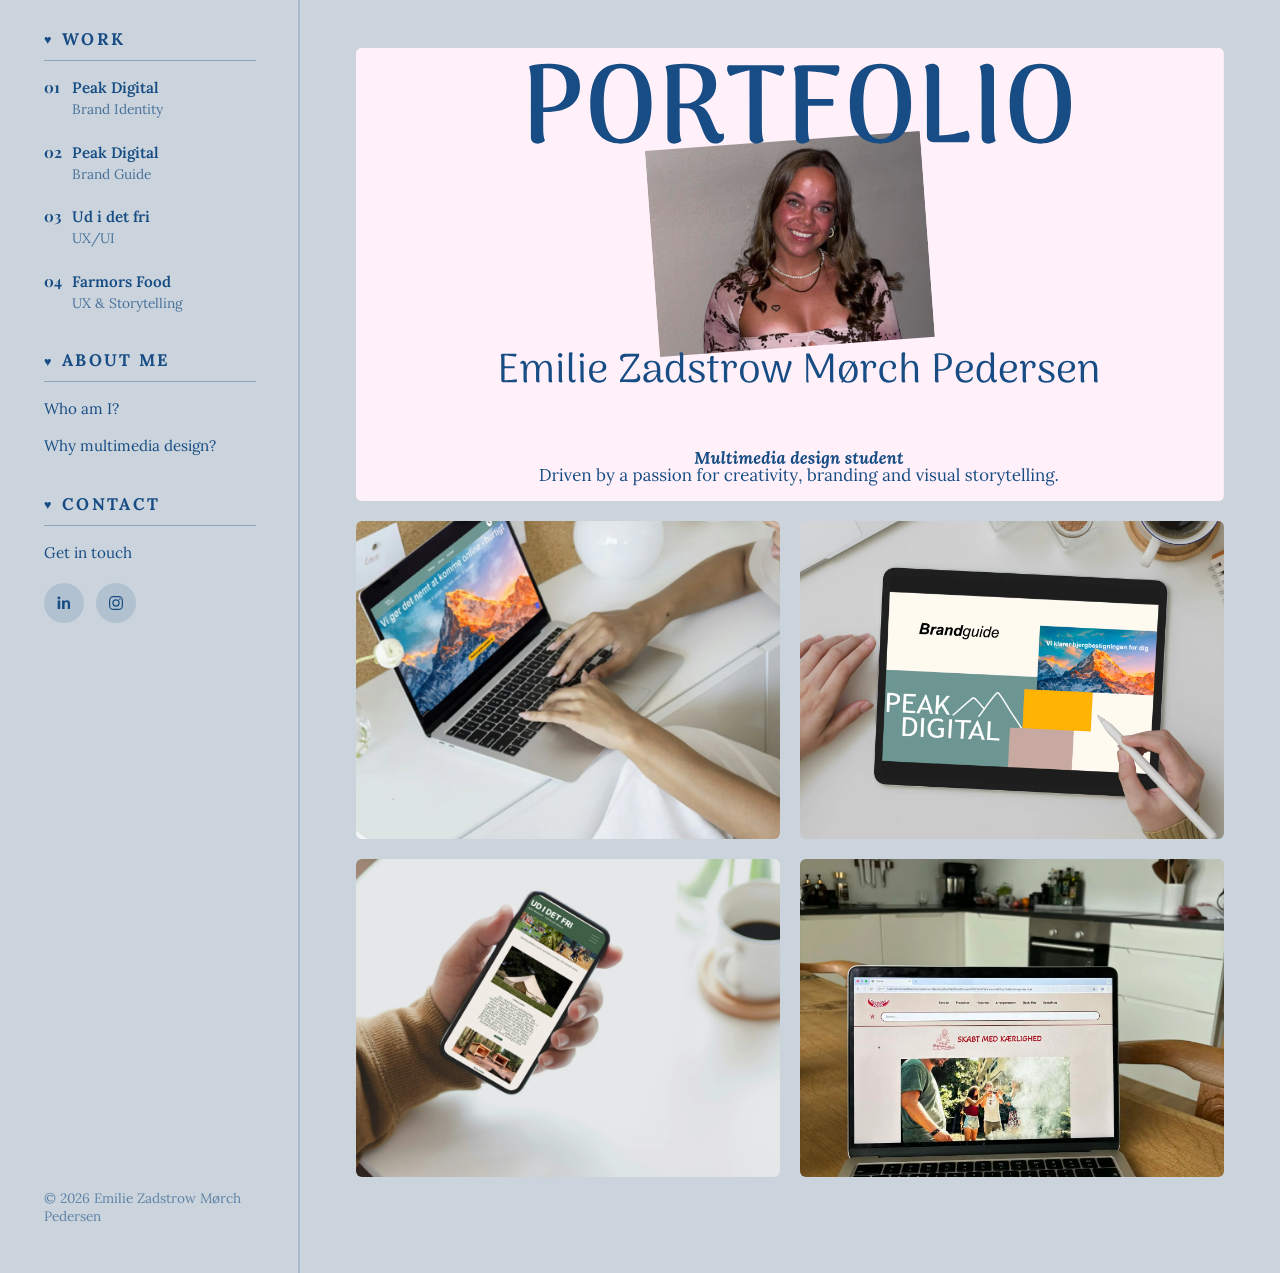
==== index.html @ c013b489 "ændringer til nav" ====
<!DOCTYPE html>
<html lang="da">
<head>
<meta charset="UTF-8">
<meta name="viewport" content="width=device-width, initial-scale=1.0">
<title>Emilie Zadstrow Mørch Pedersen — Portfolio</title>
<link rel="preconnect" href="https://fonts.googleapis.com">
<link rel="preconnect" href="https://fonts.gstatic.com" crossorigin>
<link href="https://fonts.googleapis.com/css2?family=Playfair+Display:ital,wght@0,500;0,600;0,700;1,500&family=Lora:ital,wght@0,400;0,500;0,600;1,400&display=swap" rel="stylesheet">
<link rel="stylesheet" href="css/style.css">
</head>
<body>

<div class="layout">

  <!-- SIDEBAR -->
  <aside class="sidebar">
    <a href="index.html" class="brand" aria-label="Til forsiden">
      <img src="img/logo.webp?v=single3" alt="">
    </a>

    <nav aria-label="Hovednavigation">
      <div class="nav-group">
        <div class="nav-label">WORK</div>
        <ul class="nav-links">
          <li><a href="Peak.html"><span class="nav-project"><span class="nav-project-name">Peak Digital</span><span class="nav-project-type">Brand Identity</span></span></a></li>
          <li><a href="brandguide.html"><span class="nav-project"><span class="nav-project-name">Peak Digital</span><span class="nav-project-type">Brand Guide</span></span></a></li>
          <li><a href="stay.html"><span class="nav-project"><span class="nav-project-name">Ud i det fri</span><span class="nav-project-type">UX/UI</span></span></a></li>
          <li><a href="food.html"><span class="nav-project"><span class="nav-project-name">Farmors Food</span><span class="nav-project-type">UX &amp; Storytelling</span></span></a></li>
        </ul>
      </div>

      <div class="nav-group">
        <div class="nav-label">ABOUT ME</div>
        <ul class="nav-links">
          <li><a href="who.html">Who am I?</a></li>
          <li><a href="why.html">Why multimedia design?</a></li>
        </ul>
      </div>

      <div class="nav-group">
        <div class="nav-label">CONTACT</div>
        <ul class="nav-links">
          <li><a href="contact.html">Get in touch</a></li>
        </ul>
        <div class="social-links">
          <a class="social-icon" href="https://www.linkedin.com/in/emilie-zadstrow-m%C3%B8rch-pedersen-924237338/" target="_blank" rel="noopener noreferrer" aria-label="LinkedIn">
            <svg viewBox="0 0 24 24" width="18" height="18" fill="none" aria-hidden="true">
              <path d="M6.94 8.5H3.56V20h3.38V8.5ZM5.25 3.4a1.96 1.96 0 1 0 0 3.92 1.96 1.96 0 0 0 0-3.92ZM20.44 20h-3.37v-5.97c0-1.42-.03-3.25-1.98-3.25-1.98 0-2.29 1.55-2.29 3.15V20H9.44V8.5h3.24v1.57h.05c.45-.85 1.55-1.75 3.2-1.75 3.43 0 4.06 2.26 4.06 5.2V20Z" fill="currentColor"/>
            </svg>
          </a>
          <a class="social-icon" href="https://www.instagram.com/emiliezmpedersen/" target="_blank" rel="noopener noreferrer" aria-label="Instagram">
            <svg viewBox="0 0 24 24" width="18" height="18" fill="none" aria-hidden="true">
              <rect x="3.5" y="3.5" width="17" height="17" rx="5" stroke="currentColor" stroke-width="1.6"/>
              <circle cx="12" cy="12" r="4.1" stroke="currentColor" stroke-width="1.6"/>
              <circle cx="17.1" cy="6.9" r="1.05" fill="currentColor"/>
            </svg>
          </a>
        </div>
      </div>
    </nav>

    <div class="sidebar-footer">© 2026 Emilie Zadstrow Mørch Pedersen</div>
  </aside>

  <!-- MAIN -->
  <main class="main">

    <section class="hero hero--image">
      <img src="img/portfolio.svg" alt="Emilie Zadstrow Mørch Pedersen — Portfolio. Multimediadesign student drevet af en passion for kreativitet, branding og visuel storytelling.">
    </section>

    <section class="gallery" aria-label="Udvalgte projekter">
      <a class="gallery-item" href="Peak.html" id="peak-identity">
        <img src="img/peak-laptop-opt.webp" alt="Peak Digital — Brand Identity, vist på laptop">
        <span class="gallery-overlay"></span>
        <span class="gallery-overlay-text">
          <span class="gallery-number">01</span>
          <span class="gallery-year">2026</span>
          <span class="gallery-title gallery-title--split">
            <span>Peak Digital</span>
            <span>Brand Identity ↗</span>
          </span>
        </span>
      </a>

      <a class="gallery-item" href="brandguide.html" id="peak-guide">
        <img src="img/brandguide-tablet.webp" alt="Peak Digital — Brand Guide, vist på tablet">
        <span class="gallery-overlay"></span>
        <span class="gallery-overlay-text">
          <span class="gallery-number">02</span>
          <span class="gallery-year">2026</span>
          <span class="gallery-title gallery-title--split">
            <span>Peak Digital</span>
            <span>Brand Guide ↗</span>
          </span>
        </span>
      </a>

      <a class="gallery-item" href="stay.html" id="staycation">
        <img src="img/staycation-phone.webp" alt="Ud i det fri hjemmeside, vist på telefon">
        <span class="gallery-overlay"></span>
        <span class="gallery-overlay-text">
          <span class="gallery-number">03</span>
          <span class="gallery-year">2025</span>
          <span class="gallery-title gallery-title--split">
            <span>Ud i det fri</span>
            <span>UX/UI ↗</span>
          </span>
        </span>
      </a>

      <a class="gallery-item" href="food.html" id="farmors">
        <img src="img/farmors-laptop.webp" alt="Farmors Food hjemmeside, vist på laptop">
        <span class="gallery-overlay"></span>
        <span class="gallery-overlay-text">
          <span class="gallery-number">04</span>
          <span class="gallery-year">2025</span>
          <span class="gallery-title gallery-title--split">
            <span>Farmors Food</span>
            <span>UX &amp; Storytelling ↗</span>
          </span>
        </span>
      </a>
    </section>

  </main>
</div>

<script src="js/script.js" defer></script>
</body>
</html>
---- css/style.css ----
@charset "UTF-8";
:root {
  --blue-grey: #CBD4DC;
  --pink: #FFF0F9;
  --navy: #174D84;
  --sky: #ebe7e4;
  --ink: #12314f;
}

* {
  margin: 0;
  padding: 0;
  box-sizing: border-box;
}

html {
  scroll-behavior: smooth;
}

body {
  font-family: "Lora", serif;
  color: var(--navy);
  background: var(--blue-grey);
  -webkit-font-smoothing: antialiased;
}

p {
  text-align: left;
}

a {
  color: inherit;
  text-decoration: none;
}

.back-to-top {
  position: fixed;
  right: 28px;
  bottom: 28px;
  width: 54px;
  height: 54px;
  display: grid;
  place-items: center;
  z-index: 10;
  opacity: 0;
  visibility: hidden;
  pointer-events: none;
  transform: translateY(10px);
  transition: opacity 0.2s ease, visibility 0.2s ease, transform 0.18s ease;
}
.back-to-top.is-visible {
  opacity: 1;
  visibility: visible;
  pointer-events: auto;
  transform: translateY(0);
}
.back-to-top__heart {
  position: absolute;
  color: var(--pink);
  font-size: 3.7rem;
  line-height: 1;
  transform: scaleX(1.18);
  filter: drop-shadow(0 3px 5px rgba(23, 77, 132, 0.2));
}
.back-to-top__arrow {
  position: relative;
  color: var(--navy);
  font-family: "Lora", serif;
  font-size: 1.7rem;
  font-weight: 800;
  line-height: 1;
}
.back-to-top.is-visible:hover, .back-to-top.is-visible:focus-visible {
  transform: translateY(-4px) scale(1.06);
}
.back-to-top:focus-visible {
  outline: 2px solid var(--navy);
  outline-offset: 3px;
  border-radius: 50%;
}
@media (max-width: 600px) {
  .back-to-top {
    right: 18px;
    bottom: 18px;
  }
}

.back-to-top--contact-mobile {
  display: none;
}

@media (prefers-reduced-motion: reduce) {
  html {
    scroll-behavior: auto;
  }
  .back-to-top {
    transition: none;
  }
  .sidebar .brand img[src$="logo.svg"] {
    animation: none;
  }
}
.layout {
  display: grid;
  grid-template-columns: 300px 1fr;
  min-height: 100vh;
}

.sidebar {
  background: var(--blue-grey);
  padding: 24px 44px 48px;
  position: relative;
  overflow: visible;
  display: flex;
  flex-direction: column;
}
.sidebar::before, .sidebar::after {
  content: "";
  position: absolute;
  top: 0;
  bottom: 0;
  right: 0;
  width: 2px;
}
.sidebar::before {
  background: rgba(23, 77, 132, 0.2);
}
.sidebar::after {
  background: var(--pink);
  transform: scaleY(var(--navigation-progress, 0));
  transform-origin: top;
}
.sidebar .brand {
  font-family: "Playfair Display", serif;
  font-weight: 800;
  font-size: 2.6rem;
  letter-spacing: 0.01em;
  line-height: 1.1;
  margin-bottom: 4px;
}
.sidebar .brand img,
.sidebar .brand .brand-logo-still {
  display: block;
  width: 155px;
  height: auto;
  margin: 0 auto;
}
.sidebar .brand img[src$="logo.svg"] {
  animation: logo-reveal 0.8s cubic-bezier(0.22, 1, 0.36, 1) both;
}
.sidebar .nav-group {
  margin-bottom: 36px;
}
.sidebar .nav-label {
  font-family: "Lora", serif;
  font-size: 1.05rem;
  letter-spacing: 0.14em;
  font-weight: 700;
  color: var(--navy);
  padding-bottom: 10px;
  margin-bottom: 16px;
  border-bottom: 1px solid rgba(23, 77, 132, 0.35);
}
.sidebar .nav-label::before {
  content: "♥";
  color: var(--navy);
  font-size: 0.75em;
  margin-right: 8px;
  vertical-align: 0.05em;
}
.sidebar .nav-links {
  list-style: none;
  display: flex;
  flex-direction: column;
  gap: 16px;
}
.sidebar .nav-links a {
  font-size: 0.95rem;
  line-height: 1.4;
  color: var(--navy);
  transition: color 0.15s ease, padding-left 0.15s ease;
  display: inline-block;
}
.sidebar .nav-links a:hover, .sidebar .nav-links a:focus-visible {
  color: var(--pink);
  padding-left: 4px;
}
.sidebar .nav-links a:focus-visible {
  outline: 2px solid var(--navy);
  outline-offset: 3px;
}
.sidebar .nav-group:first-child .nav-links {
  counter-reset: work-item;
  gap: 22px;
}
.sidebar .nav-group:first-child .nav-links li {
  counter-increment: work-item;
}
.sidebar .nav-group:first-child .nav-links a {
  display: grid;
  grid-template-columns: 2ch 1fr;
  gap: 10px;
}
.sidebar .nav-group:first-child .nav-links a::before {
  content: counter(work-item, decimal-leading-zero);
  font-family: "Playfair Display", serif;
  font-weight: 700;
}
.sidebar .nav-group:first-child .nav-links .nav-project {
  display: flex;
  flex-direction: column;
  min-width: 0;
}
.sidebar .nav-group:first-child .nav-links .nav-project-name {
  font-weight: 600;
}
.sidebar .nav-group:first-child .nav-links .nav-project-type {
  margin-top: 2px;
  font-size: 0.86rem;
  font-weight: 400;
  opacity: 0.72;
}
.sidebar .social-links {
  display: flex;
  gap: 12px;
  margin-top: 20px;
}
.sidebar .social-icon {
  width: 40px;
  height: 40px;
  border-radius: 50%;
  background: rgba(23, 77, 132, 0.14);
  color: var(--navy);
  display: flex;
  align-items: center;
  justify-content: center;
  transition: background 0.15s ease, color 0.15s ease, transform 0.15s ease;
}
.sidebar .social-icon:hover, .sidebar .social-icon:focus-visible {
  background: rgba(23, 77, 132, 0.24);
  color: var(--pink);
  transform: translateY(-2px);
}
.sidebar .social-icon:focus-visible {
  outline: 2px solid var(--navy);
  outline-offset: 2px;
}
.sidebar .sidebar-footer {
  margin-top: auto;
  padding-top: 24px;
  font-size: 0.85rem;
  color: rgba(23, 77, 132, 0.6);
}

@keyframes logo-reveal {
  from {
    opacity: 0;
    transform: translateY(-10px) scale(0.94);
  }
  to {
    opacity: 1;
    transform: translateY(0) scale(1);
  }
}
.main {
  padding: 48px 56px 96px;
}

.menu-toggle {
  display: none;
}

.sidebar nav[hidden] {
  display: none !important;
}

@media (max-width: 900px) {
  .layout {
    grid-template-columns: 1fr;
  }
  .back-to-top--contact-mobile {
    display: flex;
  }
  .sidebar {
    position: relative;
    height: auto;
    padding: 40px 32px;
  }
  .sidebar .brand {
    font-size: 2.1rem;
  }
  .sidebar .menu-toggle {
    display: flex;
    position: absolute;
    top: 28px;
    right: 28px;
    width: 68px;
    height: 62px;
    padding: 0;
    border: 0;
    background: transparent;
    flex-direction: column;
    justify-content: center;
    gap: 5px;
    cursor: pointer;
  }
  .sidebar .menu-toggle::before {
    content: "♥";
    position: absolute;
    inset: 50% auto auto 50%;
    color: var(--pink);
    font-family: "Lora", serif;
    font-weight: 400;
    font-size: 4rem;
    line-height: 1;
    transform: translate(-50%, -50%) scaleX(1.18);
    transition: color 0.2s ease;
  }
  .sidebar .menu-toggle span {
    position: relative;
    top: -3px;
    z-index: 1;
    display: block;
    width: 28px;
    height: 2px;
    margin: 0 auto;
    background: var(--navy);
    transition: transform 0.2s ease, opacity 0.2s ease, background 0.2s ease;
  }
  .sidebar .menu-toggle:hover::before, .sidebar .menu-toggle:focus-visible::before {
    color: var(--navy);
  }
  .sidebar .menu-toggle:hover span, .sidebar .menu-toggle:focus-visible span {
    background: var(--pink);
  }
  .sidebar .menu-toggle:focus-visible {
    outline: 2px solid var(--pink);
    outline-offset: 3px;
  }
  .sidebar.is-menu-open .menu-toggle span:first-child {
    transform: translateY(7px) rotate(45deg);
  }
  .sidebar.is-menu-open .menu-toggle span:nth-child(2) {
    opacity: 0;
  }
  .sidebar.is-menu-open .menu-toggle span:last-child {
    transform: translateY(-7px) rotate(-45deg);
  }
  .sidebar nav {
    padding-top: 28px;
  }
  .main {
    padding: 32px 24px 72px;
  }
  .sidebar::before,
  .sidebar::after {
    display: none;
  }
}
.gallery {
  display: grid;
  grid-template-columns: 1fr 1fr;
  gap: 20px;
  margin-top: 20px;
}
@media (max-width: 560px) {
  .gallery {
    grid-template-columns: 1fr;
  }
}

.gallery-item {
  position: relative;
  border-radius: 6px;
  overflow: hidden;
  aspect-ratio: 4/3;
  background: var(--sky);
  display: block;
}
.gallery-item:focus-visible {
  outline: 3px solid var(--navy);
  outline-offset: 2px;
}
.gallery-item img {
  width: 100%;
  height: 100%;
  -o-object-fit: cover;
     object-fit: cover;
  display: block;
  transition: transform 0.35s ease;
}
.gallery-item:hover img, .gallery-item:focus-visible img {
  transform: scale(1.035);
}
.gallery-item .gallery-overlay {
  position: absolute;
  inset: 0;
  background: rgba(23, 77, 132, 0.62);
  opacity: 0;
  transition: opacity 0.25s ease;
}
.gallery-item .gallery-overlay-text {
  position: absolute;
  top: 40px;
  left: 36px;
  right: 36px;
  display: flex;
  flex-direction: column;
  gap: 8px;
  color: #fff;
  opacity: 0;
  transform: translateY(6px);
  transition: opacity 0.25s ease, transform 0.25s ease, color 0.25s ease;
}
.gallery-item:hover .gallery-overlay, .gallery-item:focus-visible .gallery-overlay {
  opacity: 1;
}
.gallery-item:hover .gallery-overlay-text, .gallery-item:focus-visible .gallery-overlay-text {
  opacity: 1;
  transform: translateY(0);
  color: var(--pink);
}
.gallery-item:hover .gallery-overlay-text .gallery-title, .gallery-item:focus-visible .gallery-overlay-text .gallery-title {
  font-weight: 700;
  font-size: clamp(1.6rem, 2.6vw, 2.25rem);
}
.gallery-item .gallery-caption {
  position: absolute;
  left: 0;
  right: 0;
  bottom: 0;
  padding: 16px 18px;
  background: linear-gradient(to top, rgba(18, 49, 79, 0.72), rgba(18, 49, 79, 0));
  color: #fff;
  font-family: "Lora", serif;
  font-size: 0.95rem;
  opacity: 0;
  transform: translateY(6px);
  transition: opacity 0.25s ease, transform 0.25s ease;
}
.gallery-item:hover .gallery-caption, .gallery-item:focus-visible .gallery-caption {
  opacity: 1;
  transform: translateY(0);
}

#peak-identity img {
  transform: scale(1.48);
  transform-origin: left 43%;
}

#peak-identity:hover img,
#peak-identity:focus-visible img {
  transform: scale(1.53);
}

@media (max-width: 560px) {
  #peak-identity img {
    transform: scale(1.36);
  }
  #peak-identity:hover img,
  #peak-identity:focus-visible img {
    transform: scale(1.41);
  }
}
.gallery-year {
  font-family: "Lora", serif;
  font-style: italic;
  font-size: clamp(1.05rem, 1.5vw, 1.25rem);
  letter-spacing: 0.02em;
  opacity: 0.9;
}

.gallery-number {
  font-family: "Playfair Display", serif;
  font-size: clamp(2.5rem, 4.4vw, 3.8rem);
  font-weight: 700;
  line-height: 1;
  margin-bottom: 4px;
}

.gallery-title {
  font-family: "Playfair Display", serif;
  font-weight: 600;
  font-size: clamp(1.6rem, 2.6vw, 2.25rem);
  line-height: 1.25;
}

.gallery-title--split {
  display: flex;
  flex-direction: column;
  gap: 2px;
}

@media (prefers-reduced-motion: reduce) {
  .gallery-item img,
  .gallery-caption,
  .gallery-overlay,
  .gallery-overlay-text {
    transition: none;
  }
}
.hero {
  background: var(--sky);
  padding: 44px 48px 52px;
  border-radius: 6px;
  display: flex;
  flex-direction: column;
  align-items: center;
  text-align: left;
}
@media (max-width: 900px) {
  .hero {
    padding: 36px 28px 40px;
  }
}
.hero h1 {
  align-self: flex-start;
  font-family: "Playfair Display", serif;
  font-weight: 700;
  font-size: clamp(1.9rem, 3.4vw, 3.05rem);
  line-height: 1.18;
  letter-spacing: 0.01em;
  max-width: 820px;
  margin-bottom: 22px;
}
.hero p {
  align-self: flex-start;
  font-family: "Lora", serif;
  font-size: 1.1rem;
  line-height: 1.7;
  max-width: 560px;
  color: var(--navy);
}
.hero p em {
  font-style: italic;
  font-weight: 600;
}

.hero-photo {
  width: 220px;
  height: 150px;
  border-radius: 10px;
  overflow: hidden;
  margin-bottom: 26px;
  box-shadow: 0 6px 18px rgba(23, 77, 132, 0.12);
}
.hero-photo img {
  width: 100%;
  height: 100%;
  -o-object-fit: cover;
     object-fit: cover;
  display: block;
}
@media (max-width: 560px) {
  .hero-photo {
    width: 170px;
    height: 120px;
  }
}

.hero--image {
  padding: 0;
  overflow: hidden;
  display: block;
}
.hero--image img {
  width: 100%;
  height: auto;
  display: block;
}

.main--case {
  max-width: 1180px;
  margin: 0 auto;
}

.main--peak .case-subtitle {
  font-style: italic;
  max-width: none;
}
.main--peak .case-copy p {
  max-width: none;
}
.main--peak .case-full-image {
  max-height: 560px;
}
.main--peak .case-medium-image {
  max-width: 360px;
}
.main--peak .case-triple-grid img {
  max-height: 300px;
}
.main--peak .case-double-grid img {
  max-height: 420px;
}

.case-peak-final-mockup {
  height: clamp(340px, 45vw, 500px);
  overflow: hidden;
  border-radius: 6px;
}
.case-peak-final-mockup .case-full-image {
  width: 100%;
  height: 100%;
  max-height: none;
  -o-object-fit: cover;
     object-fit: cover;
  -o-object-position: center 62%;
     object-position: center 62%;
  transform: scale(1.35);
  transform-origin: center 62%;
}

.case-full-image.case-peak-project-image {
  display: block;
  width: 100%;
  height: auto;
  max-width: none;
  max-height: none;
  -o-object-fit: contain;
     object-fit: contain;
  margin-bottom: 56px;
}

.main--peak .case-peak-final-prototype-image {
  height: auto;
  max-height: none;
  -o-object-fit: contain;
     object-fit: contain;
}

.case-peak-moodboard-box .case-full-image {
  background: transparent;
  padding: 0;
  width: 100%;
  height: auto;
  max-height: none;
}

.case-peak-logo-box .case-full-image,
.case-peak-logo-box .case-medium-image {
  background: transparent;
  padding: 0;
}

.main--peak > .case-section {
  background: var(--sky);
  border: 1px solid rgba(23, 77, 132, 0.08);
  border-radius: 6px;
  padding: 20px;
  margin-bottom: 56px;
}

.main--case.main--peak > :is(.case-hero-box, .case-section) .case-full-image,
.main--case.main--peak > :is(.case-hero-box, .case-section) .case-double-grid,
.main--case.main--peak > :is(.case-hero-box, .case-section) .case-triple-grid {
  background: transparent;
  padding: 0;
}

.main--peak > .case-section .case-double-grid {
  grid-template-columns: 1fr;
  gap: 20px;
}
.main--peak > .case-section .case-double-grid img {
  height: auto;
  max-height: none;
  -o-object-fit: contain;
     object-fit: contain;
}

.main--peak > .case-section .case-triple-grid {
  grid-template-columns: 1fr;
  gap: 20px;
}
.main--peak > .case-section .case-triple-grid img {
  height: auto;
  max-height: none;
  -o-object-fit: contain;
     object-fit: contain;
}

.main--peak > .case-hero-box {
  margin-bottom: 56px;
  content-visibility: auto;
}

.main--peak > .case-section {
  content-visibility: auto;
}

.case-soft-box {
  margin-bottom: 56px;
}

.case-hero-box .case-subheading,
.case-section .case-subheading {
  margin-top: 0;
}

.main--stay .case-subtitle {
  font-style: italic;
  max-width: none;
}
.main--stay .case-copy {
  gap: 18px;
  margin-bottom: 36px;
}
.main--stay .case-copy p,
.main--stay .case-block-text {
  max-width: none;
}

.main--stay .case-stay-project-image {
  width: 100%;
  height: auto;
  max-height: none;
  -o-object-fit: contain;
     object-fit: contain;
}

.main--stay .case-stay-result-image {
  width: 100%;
  height: auto;
  max-height: none;
  -o-object-fit: contain;
     object-fit: contain;
}

.main--stay .case-stay-sketches-box .case-double-grid {
  grid-template-columns: 1fr;
  gap: 20px;
}
.main--stay .case-stay-sketches-box .case-double-grid img {
  height: auto;
  max-height: none;
  -o-object-fit: contain;
     object-fit: contain;
}

.main--stay > .case-copy,
.main--stay > .case-block {
  box-sizing: border-box;
  background: var(--sky);
  border: 1px solid rgba(23, 77, 132, 0.08);
  border-radius: 6px;
  padding: 20px;
  margin-bottom: 56px;
}
.main--stay > .case-copy .case-subheading:first-child,
.main--stay > .case-block .case-subheading:first-child {
  margin-top: 0;
}

.main--stay .case-soft-box {
  background: transparent;
  padding: 0;
  margin-bottom: 0;
}

.main--food .case-subtitle {
  font-style: italic;
  max-width: none;
}

.main--food .case-full-image,
.main--food .case-double-grid,
.main--food .case-triple-grid {
  box-sizing: border-box;
  background: var(--sky);
  padding: 16px;
  border-radius: 6px;
}

.main--food .case-food-project-image {
  background: transparent;
  padding: 0;
}

.main--food .case-food-research-box .case-full-image {
  background: transparent;
  padding: 0;
}

.main--food .case-food-moodboard-box .case-double-grid {
  background: transparent;
  padding: 0;
}

.main--food .case-food-sketches-box .case-double-grid {
  background: transparent;
  padding: 0;
}

.main--food .case-food-prototype-box .case-full-image {
  background: transparent;
  padding: 0;
}

.main--case:not(.main--food) .case-full-image,
.main--case:not(.main--food) .case-medium-image,
.main--case:not(.main--food) .case-double-grid:not(.case-soft-box),
.main--case:not(.main--food) .case-triple-grid,
.main--case:not(.main--food) .case-slide-grid {
  box-sizing: border-box;
  background: var(--sky);
  padding: 16px;
  border-radius: 6px;
}

.who-photo-grid {
  box-sizing: border-box;
  background: var(--sky);
  padding: 16px;
  border-radius: 10px;
}

.case-peak-final-mockup .case-full-image {
  background: transparent;
  padding: 0;
}

.main--food .case-copy p,
.main--food .case-block-text {
  max-width: none;
}
.main--food .case-full-image,
.main--food .case-double-grid img,
.main--food .case-triple-grid img {
  height: auto;
  max-height: none;
  -o-object-fit: contain;
     object-fit: contain;
}

.main--food > .case-block {
  content-visibility: auto;
}

.main--brandguide .case-subtitle {
  font-style: italic;
  max-width: none;
}

.main--brandguide .case-brandguide-project-image {
  width: 100%;
  height: auto;
  max-height: none;
  -o-object-fit: contain;
     object-fit: contain;
}

.case-full-image.case-persona-image {
  max-height: none;
  -o-object-fit: contain;
     object-fit: contain;
}

.case-full-image.case-moodboard-image {
  max-height: none;
  -o-object-fit: contain;
     object-fit: contain;
}

.case-full-image.case-wireframe-image {
  max-height: none;
  -o-object-fit: contain;
     object-fit: contain;
}

.case-full-image.case-stay-mockup-image,
.case-full-image.case-stay-post-image {
  max-height: none;
  -o-object-fit: contain;
     object-fit: contain;
}

.case-soft-box {
  background: var(--sky);
  padding: 16px;
  border-radius: 6px;
}

.main--case-wide {
  max-width: 1180px;
  margin: 0 auto;
}

.case-header {
  text-align: left;
  padding-top: 0;
  margin-bottom: 56px;
}
.case-header h1 {
  font-family: "Playfair Display", serif;
  font-weight: 700;
  font-size: clamp(1.9rem, 3vw, 2.5rem);
  line-height: 1.25;
  margin-bottom: 8px;
}

.case-eyebrow {
  display: block;
  text-align: left;
  font-family: "Lora", serif;
  letter-spacing: 0.12em;
  font-weight: 700;
  font-size: 1.15rem;
  text-transform: uppercase;
  color: var(--navy);
  margin: 36px 0 14px;
}

.case-subtitle {
  font-family: "Lora", serif;
  font-size: 1.1rem;
  line-height: 1.7;
  max-width: 480px;
  margin: 0;
  color: rgba(23, 77, 132, 0.85);
}

.case-copy {
  display: flex;
  flex-direction: column;
  gap: 10px;
  margin-bottom: 8px;
  text-align: left;
}
.case-copy p {
  font-family: "Lora", serif;
  font-size: 1.1rem;
  line-height: 1.7;
  color: rgba(23, 77, 132, 0.9);
  max-width: 560px;
  margin: 0;
}

.case-section {
  margin-bottom: 28px;
}
.case-section p {
  font-family: "Lora", serif;
  font-size: 1.1rem;
  line-height: 1.7;
  color: rgba(23, 77, 132, 0.9);
  margin-bottom: 14px;
}
.case-section--center {
  display: flex;
  justify-content: center;
}

.case-full-image {
  width: 100%;
  max-height: 420px;
  -o-object-fit: cover;
     object-fit: cover;
  border-radius: 6px;
  display: block;
}

.case-medium-image {
  max-width: 260px;
  width: 100%;
  border-radius: 6px;
  display: block;
}

.case-triple-grid {
  display: grid;
  grid-template-columns: repeat(3, 1fr);
  gap: 12px;
}
.case-triple-grid img {
  width: 100%;
  max-height: 220px;
  -o-object-fit: cover;
     object-fit: cover;
  border-radius: 6px;
  display: block;
}
@media (max-width: 700px) {
  .case-triple-grid {
    grid-template-columns: 1fr;
  }
}

.case-double-grid {
  display: grid;
  grid-template-columns: 1fr 1fr;
  gap: 12px;
}
.case-double-grid img {
  width: 100%;
  max-height: 320px;
  -o-object-fit: cover;
     object-fit: cover;
  border-radius: 6px;
  display: block;
}
@media (max-width: 700px) {
  .case-double-grid {
    grid-template-columns: 1fr;
  }
}

.case-hero-box {
  background: var(--sky);
  border-radius: 6px;
  padding: 14px;
  margin-bottom: 8px;
}

.case-slide-grid {
  display: grid;
  grid-template-columns: 1fr 1fr;
  gap: 20px;
  margin-bottom: 32px;
}
.case-slide-grid img {
  width: 100%;
  height: auto;
  border-radius: 4px;
  display: block;
  box-shadow: 0 1px 3px rgba(23, 77, 132, 0.15);
  opacity: 0;
  transform: translateY(28px) scale(0.94);
  transition: opacity 0.9s ease, transform 0.9s cubic-bezier(0.34, 1.56, 0.64, 1);
}
.case-slide-grid img.is-visible {
  opacity: 1;
  transform: translateY(0) scale(1);
}
@media (max-width: 700px) {
  .case-slide-grid {
    grid-template-columns: 1fr;
  }
}

@media (prefers-reduced-motion: reduce) {
  .case-slide-grid img {
    opacity: 1;
    transform: none;
    transition: none;
  }
}
.no-js .case-slide-grid img {
  opacity: 1;
  transform: none;
}

.case-block {
  margin-bottom: 72px;
}
.case-block:last-of-type {
  margin-bottom: 52px;
}
.case-block .case-eyebrow {
  margin-top: 0;
}
.case-block .case-full-image + .case-full-image {
  margin-top: 20px;
}

.case-block-text {
  font-family: "Lora", serif;
  font-size: 1.1rem;
  line-height: 1.7;
  color: rgba(23, 77, 132, 0.9);
  text-align: left;
  max-width: 600px;
  margin: 0 0 14px;
}

.case-subheading {
  text-align: left;
  font-family: "Lora", serif;
  font-weight: 700;
  font-size: 1.15rem;
  color: var(--navy);
  margin: 26px 0 8px;
}

.main--case .case-header h1 {
  font-size: clamp(2.1rem, 3.4vw, 2.8rem);
}

.main--case :is(.case-eyebrow, .case-subheading, .case-related h2) {
  font-size: 1.5rem;
  line-height: 1.3;
}

.main--case > :is(.case-peak-project-box,
.case-stay-project-box,
.case-hero-box,
.case-section,
.case-copy,
.case-block,
.case-slide-grid) {
  box-sizing: border-box;
  width: 100%;
  background: var(--sky);
  border-radius: 6px;
  padding: 28px;
  margin-bottom: 56px;
}

.main--case.main--brandguide > .case-slide-grid {
  padding: 28px;
}

.main--case > .case-copy {
  gap: 0;
}

.main--case > :is(.case-hero-box, .case-section, .case-copy, .case-block) > p {
  font-size: 1.1rem;
  line-height: 1.7;
}

.main--case > :is(.case-peak-project-box,
.case-stay-project-box,
.case-hero-box,
.case-section,
.case-copy,
.case-block) > * {
  margin: 0;
}
.main--case > :is(.case-peak-project-box,
.case-stay-project-box,
.case-hero-box,
.case-section,
.case-copy,
.case-block) > * + * {
  margin-top: 14px;
}
.main--case > :is(.case-peak-project-box,
.case-stay-project-box,
.case-hero-box,
.case-section,
.case-copy,
.case-block) > :is(.case-full-image, .case-medium-image, .case-double-grid, .case-triple-grid, .case-section--center, .case-peak-final-mockup) + :is(.case-full-image, .case-medium-image, .case-double-grid, .case-triple-grid, .case-section--center, .case-peak-final-mockup) {
  margin-top: 20px;
}
.main--case > :is(.case-peak-project-box,
.case-stay-project-box,
.case-hero-box,
.case-section,
.case-copy,
.case-block) > :is(.case-subheading, .case-eyebrow, p) + :is(.case-full-image, .case-medium-image, .case-double-grid, .case-triple-grid, .case-section--center, .case-peak-final-mockup),
.main--case > :is(.case-peak-project-box,
.case-stay-project-box,
.case-hero-box,
.case-section,
.case-copy,
.case-block) > :is(.case-full-image, .case-medium-image, .case-double-grid, .case-triple-grid, .case-section--center, .case-peak-final-mockup) + :is(.case-subheading, .case-eyebrow, p) {
  margin-top: 32px;
}
.main--case > :is(.case-peak-project-box,
.case-stay-project-box,
.case-hero-box,
.case-section,
.case-copy,
.case-block) :is(.case-full-image, .case-medium-image, .case-double-grid, .case-triple-grid) {
  background: transparent;
  padding: 0;
}

@media (max-width: 700px) {
  .main--case > :is(.case-peak-project-box,
  .case-stay-project-box,
  .case-hero-box,
  .case-section,
  .case-copy,
  .case-block,
  .case-slide-grid) {
    padding: 20px;
  }
  .main--case.main--brandguide > .case-slide-grid {
    padding: 20px;
  }
}
.case-related {
  margin-top: 128px;
  padding-bottom: 24px;
}
.case-related h2 {
  font-family: "Playfair Display", serif;
  font-weight: 700;
  font-size: 1.6rem;
  text-align: left;
  margin-bottom: 18px;
  color: var(--navy);
}

.gallery--related {
  grid-template-columns: 1fr 1fr;
}
@media (max-width: 700px) {
  .gallery--related {
    grid-template-columns: 1fr;
  }
}

.main--contact {
  display: flex;
  flex-direction: column;
  align-items: center;
  padding-top: 64px;
}
@media (max-width: 900px) {
  .main--contact {
    padding-top: 40px;
  }
}

.contact-heading {
  font-family: "Playfair Display", serif;
  font-weight: 700;
  font-size: clamp(2.2rem, 4vw, 3rem);
  color: var(--navy);
  margin-bottom: 48px;
}

.contact-header {
  width: 100%;
  max-width: 900px;
}
.contact-header .case-subtitle {
  max-width: none;
  font-style: italic;
}

.contact-form {
  width: 100%;
  max-width: 900px;
  display: flex;
  flex-direction: column;
  gap: 36px;
}

.form-field {
  display: flex;
  flex-direction: column;
  gap: 12px;
}
.form-field label {
  font-family: "Lora", serif;
  font-weight: 600;
  font-size: 1.1rem;
  color: var(--navy);
}
.form-field .required {
  color: var(--navy);
}
.form-field input,
.form-field textarea {
  font-family: "Lora", serif;
  font-size: 1rem;
  color: var(--navy);
  background: var(--sky);
  border: none;
  border-radius: 6px;
  padding: 18px 20px;
  resize: vertical;
  box-shadow: 0 1px 2px rgba(23, 77, 132, 0.08);
}
.form-field input::-moz-placeholder, .form-field textarea::-moz-placeholder {
  color: #9aabb8;
  font-family: "Lora", serif;
}
.form-field input::placeholder,
.form-field textarea::placeholder {
  color: #9aabb8;
  font-family: "Lora", serif;
}
.form-field input:focus,
.form-field textarea:focus {
  outline: 2px solid var(--navy);
  outline-offset: 2px;
}
.form-field textarea {
  min-height: 160px;
}

.form-submit {
  display: flex;
  justify-content: center;
  margin-top: 8px;
}
.form-submit button {
  font-family: "Lora", serif;
  font-weight: 700;
  font-size: 1.2rem;
  color: var(--navy);
  background: var(--pink);
  border: none;
  border-radius: 6px;
  padding: 16px 56px;
  cursor: pointer;
  transition: background 0.15s ease, color 0.15s ease, transform 0.15s ease;
}
.form-submit button:hover, .form-submit button:focus-visible {
  background: var(--navy);
  color: var(--pink);
  transform: translateY(-1px);
}
.form-submit button:focus-visible {
  outline: 2px solid var(--navy);
  outline-offset: 2px;
}

.main--about {
  max-width: 1180px;
  margin: 0 auto;
}

.about-header {
  text-align: left;
  padding-top: 0;
  margin-bottom: 56px;
}
.about-header h1 {
  font-family: "Playfair Display", serif;
  font-weight: 700;
  font-size: clamp(1.9rem, 3vw, 2.5rem);
  color: var(--navy);
  margin-bottom: 8px;
}
.about-header .case-subtitle {
  max-width: none;
  font-style: italic;
}

.main--about .about-header h1,
.main--contact .case-header h1 {
  font-size: clamp(2.1rem, 3.4vw, 2.8rem);
}

.about-copy {
  display: flex;
  flex-direction: column;
  gap: 18px;
  margin-bottom: 36px;
}
.about-copy p {
  font-family: "Lora", serif;
  font-size: 1.1rem;
  line-height: 1.7;
  color: var(--navy);
}

.about-photo-card {
  background: #fff;
  border-radius: 10px;
  padding: 24px;
  display: flex;
  flex-direction: column;
  gap: 16px;
  box-shadow: 0 8px 24px rgba(23, 77, 132, 0.12);
  margin-bottom: 8px;
}
.about-photo-card--pink {
  background: var(--sky);
  box-shadow: none;
}

.page-why .about-photo-card {
  background: var(--sky);
  box-shadow: none;
}

.about-photo-single {
  width: 100%;
  aspect-ratio: 16/10;
  max-height: 420px;
  -o-object-fit: cover;
     object-fit: cover;
  border-radius: 6px;
  display: block;
}

.about-photo-double {
  display: grid;
  grid-template-columns: 1fr 1fr;
  gap: 16px;
}
.about-photo-double img {
  width: 100%;
  aspect-ratio: 1/1;
  -o-object-fit: cover;
     object-fit: cover;
  border-radius: 6px;
  display: block;
}
@media (max-width: 600px) {
  .about-photo-double {
    grid-template-columns: 1fr;
  }
}

@media (max-width: 900px) {
  .about-photo-card {
    padding: 16px;
  }
}
.why-section {
  margin-bottom: 8px;
}

.why-intro,
.why-study-trip,
.why-visits {
  background: var(--sky);
  border-radius: 10px;
  padding: 24px;
}
@media (max-width: 900px) {
  .why-intro,
  .why-study-trip,
  .why-visits {
    padding: 16px;
  }
}

.why-video-box {
  box-sizing: border-box;
  width: 100%;
  aspect-ratio: 16/9;
  margin: 0 0 24px;
  border-radius: 10px;
  overflow: hidden;
  padding: 0;
  background: transparent;
  box-shadow: none;
}
.why-video-box video {
  display: block;
  width: 100%;
  height: 100%;
  -o-object-fit: cover;
     object-fit: cover;
}

.why-rule {
  border: 0;
  margin: 56px 0;
}

.icon-badge {
  display: block;
  width: 44px;
  height: 44px;
  margin: 0 auto 18px;
}
.icon-badge svg {
  display: block;
  width: 100%;
  height: 100%;
}

.why-intro {
  display: grid;
  grid-template-columns: repeat(2, minmax(0, 1fr));
  grid-auto-rows: 560px;
  gap: 24px;
  align-items: stretch;
  background: transparent;
  padding: 0;
}
.why-intro .about-photo-card {
  height: 100%;
  box-sizing: border-box;
}
.why-intro img {
  width: 100%;
  height: 100%;
  -o-object-fit: cover;
     object-fit: cover;
  border-radius: 10px;
  display: block;
}
@media (max-width: 800px) {
  .why-intro {
    grid-template-columns: 1fr;
    grid-auto-rows: 640px;
  }
  .why-intro img {
    height: 100%;
  }
}

.why-intro,
.why-story-row {
  margin-bottom: 24px;
}
.why-intro .about-photo-card,
.why-story-row .about-photo-card {
  padding: 28px;
  justify-content: center;
  align-items: flex-start;
  gap: 14px;
}
.why-intro .why-heading,
.why-story-row .why-heading {
  align-self: stretch;
  margin-bottom: 0;
}

.why-story-row {
  display: grid;
  grid-template-columns: repeat(2, minmax(0, 1fr));
  grid-auto-rows: 560px;
  gap: 24px;
  align-items: stretch;
}
.why-story-row > img {
  display: block;
  width: 100%;
  height: 100%;
  -o-object-fit: cover;
     object-fit: cover;
  border-radius: 10px;
}
.why-story-row .why-story-image {
  width: 100%;
  height: 100%;
  overflow: hidden;
  border-radius: 10px;
}
.why-story-row .why-story-image img {
  display: block;
  width: 100%;
  height: 100%;
  -o-object-fit: cover;
     object-fit: cover;
}
.why-story-row .about-photo-card {
  height: 100%;
}
@media (max-width: 800px) {
  .why-story-row {
    grid-template-columns: 1fr;
    grid-auto-rows: 640px;
  }
  .why-story-row .about-photo-card {
    padding: 24px;
  }
  .why-intro .about-photo-card {
    padding: 24px;
  }
}

.why-heading {
  font-family: "Playfair Display", serif;
  font-weight: 600;
  font-size: clamp(1.6rem, 2.6vw, 2.1rem);
  margin-bottom: 14px;
  text-align: center;
}
.why-heading span {
  font-size: 1em;
  margin-right: 0.35em;
}

.why-header-row {
  display: grid;
  grid-template-columns: 1fr 1fr;
  gap: 20px;
  align-items: center;
}
.why-header-row .why-heading {
  margin-bottom: 0;
}
.why-header-row p {
  font-family: "Lora", serif;
  font-size: 1.05rem;
  line-height: 1.7;
  color: var(--navy);
  margin: 0;
}
@media (max-width: 800px) {
  .why-header-row {
    grid-template-columns: 1fr;
    text-align: left;
  }
}

.why-photo-grid {
  display: grid;
  grid-template-columns: repeat(3, 1fr);
  gap: 20px;
  margin-top: 20px;
}
.why-photo-grid img {
  width: 100%;
  aspect-ratio: 3/4;
  -o-object-fit: cover;
     object-fit: cover;
  border-radius: 10px;
  display: block;
}
.why-photo-grid figcaption {
  font-family: "Lora", serif;
  font-weight: 600;
  font-size: 1rem;
  margin-top: 14px;
  color: var(--navy);
}
@media (max-width: 900px) {
  .why-photo-grid {
    grid-template-columns: 1fr 1fr;
  }
}
@media (max-width: 520px) {
  .why-photo-grid {
    grid-template-columns: 1fr;
  }
}

.why-scroll-gallery {
  display: grid;
  grid-auto-flow: column;
  grid-auto-columns: minmax(280px, 42%);
  gap: 20px;
  overflow-x: auto;
  overscroll-behavior-inline: contain;
  scroll-snap-type: inline mandatory;
  padding-bottom: 12px;
  scrollbar-color: var(--navy) transparent;
}
.why-scroll-gallery figure {
  scroll-snap-align: start;
}
.why-scroll-gallery img {
  display: block;
  width: 100%;
  aspect-ratio: 3/4;
  -o-object-fit: cover;
     object-fit: cover;
  border-radius: 10px;
}
.why-scroll-gallery figcaption {
  margin-top: 14px;
  font-weight: 600;
  line-height: 1.5;
}
.why-scroll-gallery .why-fashion-image {
  -o-object-position: 85% center;
     object-position: 85% center;
}
@media (max-width: 700px) {
  .why-scroll-gallery {
    grid-auto-columns: 85%;
  }
}

.why-study-trip {
  background: transparent;
  padding: 0;
}

.why-wide-photo {
  width: 100%;
  aspect-ratio: 16/9;
  -o-object-fit: cover;
     object-fit: cover;
  border-radius: 10px;
  display: block;
  margin-top: 20px;
}

.why-lead {
  font-family: "Lora", serif;
  font-weight: 600;
  font-size: 1.15rem;
  line-height: 1.7;
  color: var(--navy);
  max-width: 68ch;
  margin: 28px 0 0;
}

.main--about .about-photo-card > p,
.main--about .why-header-row p,
.main--about .why-lead {
  font-family: "Lora", serif;
  font-size: 1.1rem;
  font-weight: 400;
  line-height: 1.7;
  color: rgba(23, 77, 132, 0.9);
  max-width: none;
}

.why-visits {
  display: grid;
  grid-template-columns: 1fr 1fr;
  grid-auto-rows: 1fr;
  gap: 20px;
  align-items: stretch;
}
.why-visits .about-photo-card {
  height: 100%;
  box-sizing: border-box;
}
@media (max-width: 800px) {
  .why-visits {
    grid-template-columns: 1fr;
  }
}

.why-photo-stack {
  display: grid;
  gap: 16px;
}
.why-photo-stack img {
  width: 100%;
  border-radius: 8px;
  display: block;
}

.why-place {
  background: var(--sky);
  border-radius: 10px;
  padding: 24px;
  margin-top: 56px;
}
@media (max-width: 900px) {
  .why-place {
    padding: 16px;
  }
}

.why-place-head {
  display: flex;
  align-items: center;
  justify-content: space-between;
  gap: 20px;
  border-top: 1px solid rgba(23, 77, 132, 0.35);
  padding: 12px 0;
  margin-bottom: 20px;
}
.why-place-head h3 {
  font-family: "Playfair Display", serif;
  font-weight: 600;
  font-size: clamp(1.5rem, 2.6vw, 2rem);
  margin: 0;
}
.why-place-head .icon-badge {
  margin: 0;
  width: 40px;
  height: 40px;
}

.visit-icon {
  color: var(--navy);
  stroke: currentColor;
  transform-origin: center;
  animation: visit-icon-float 3.2s ease-in-out infinite;
}

.why-place:nth-of-type(even) .visit-icon {
  animation-delay: -1.1s;
}

@keyframes visit-icon-float {
  0%, 100% {
    transform: translateY(0) rotate(0deg);
  }
  50% {
    transform: translateY(-3px) rotate(-2deg);
  }
}
.why-place-grid {
  display: grid;
  grid-template-columns: repeat(3, 1fr);
  gap: 20px;
}
.why-place-grid img {
  width: 100%;
  aspect-ratio: 3/4;
  -o-object-fit: cover;
     object-fit: cover;
  border-radius: 10px;
  display: block;
}
@media (max-width: 700px) {
  .why-place-grid {
    grid-template-columns: 1fr;
  }
}

.why-place-grid .why-fashion-image {
  -o-object-position: 85% center;
     object-position: 85% center;
}

.icon-dots circle {
  animation: none;
}
.icon-dots circle:nth-child(1) {
  animation-delay: 0.06s;
}
.icon-dots circle:nth-child(2) {
  animation-delay: 0.12s;
}
.icon-dots circle:nth-child(3) {
  animation-delay: 0.18s;
}
.icon-dots circle:nth-child(4) {
  animation-delay: 0.24s;
}
.icon-dots circle:nth-child(5) {
  animation-delay: 0.3s;
}
.icon-dots circle:nth-child(6) {
  animation-delay: 0.36s;
}
.icon-dots circle:nth-child(7) {
  animation-delay: 0.42s;
}
.icon-dots circle:nth-child(8) {
  animation-delay: 0.48s;
}
.icon-dots circle:nth-child(9) {
  animation-delay: 0.54s;
}

.icon-star-arrow {
  display: block;
  position: relative;
  width: 100%;
  height: 100%;
}
.icon-star-arrow svg {
  position: absolute;
  inset: 0;
  width: 100%;
  height: 100%;
}
.icon-star-arrow__star {
  animation: study-star-to-arrow 2.4s ease-in-out forwards;
}
.icon-star-arrow__arrow {
  animation: study-arrow-in 2.4s ease-in-out forwards;
}

.icon-badge--study {
  margin: 0 auto 14px;
}

.icon-stairs-wobble {
  display: block;
  width: 100%;
  height: 100%;
  transform-origin: 50% 100%;
  animation: icon-wobble 3.2s ease-in-out infinite;
}

@keyframes icon-dot-pulse {
  0%, 100% {
    transform: scale(1);
    opacity: 1;
  }
  50% {
    transform: scale(1.25);
    opacity: 0.75;
  }
}
@keyframes icon-wobble {
  0%, 100% {
    transform: rotate(-8deg);
  }
  50% {
    transform: rotate(8deg);
  }
}
@keyframes study-star-to-arrow {
  0%, 55% {
    opacity: 1;
    transform: rotate(0deg);
  }
  70%, 100% {
    opacity: 0;
    transform: rotate(180deg);
  }
}
@keyframes study-arrow-in {
  0%, 60% {
    opacity: 0;
    transform: translateY(-5px);
  }
  78%, 100% {
    opacity: 1;
    transform: translateY(0);
  }
}
@media (prefers-reduced-motion: reduce) {
  .icon-dots circle,
  .icon-star-arrow__star,
  .icon-star-arrow__arrow,
  .icon-stairs-wobble,
  .visit-icon {
    animation: none;
  }
  .icon-star-arrow__star {
    opacity: 0;
  }
  .icon-star-arrow__arrow {
    opacity: 1;
  }
}
.who-photo-grid {
  display: grid;
  grid-template-columns: 1fr 1fr;
  gap: 16px;
  margin-bottom: 8px;
}
@media (max-width: 600px) {
  .who-photo-grid {
    grid-template-columns: 1fr;
  }
}

.who-story {
  display: grid;
  gap: 24px;
}

.who-story__hero,
.who-story__photo {
  display: block;
  width: 100%;
  -o-object-fit: cover;
     object-fit: cover;
  border-radius: 10px;
}

.who-story__hero {
  aspect-ratio: 16/9;
  -o-object-position: center 40%;
     object-position: center 40%;
}

.who-story__row {
  display: grid;
  grid-template-columns: repeat(2, minmax(0, 1fr));
  grid-auto-rows: 560px;
  gap: 24px;
  align-items: stretch;
}

.who-story__photo {
  height: 100%;
  min-height: 0;
}

.who-story__text {
  display: flex;
  flex-direction: column;
  justify-content: center;
  align-items: flex-start;
  gap: 14px;
  background: var(--sky);
  border-radius: 10px;
  padding: 28px;
}

.who-story__heading {
  align-self: stretch;
  margin-bottom: 0;
}

.who-story__text p {
  font-size: 1.1rem;
  line-height: 1.7;
  color: rgba(23, 77, 132, 0.9);
}

@media (max-width: 700px) {
  .who-story__row {
    grid-template-columns: 1fr;
    grid-auto-rows: 640px;
  }
  .who-story__text {
    padding: 24px;
  }
}
.pop-reveal {
  width: 100%;
  aspect-ratio: 4/3;
  -o-object-fit: cover;
     object-fit: cover;
  border-radius: 6px;
  display: block;
  box-shadow: 0 4px 14px rgba(23, 77, 132, 0.15);
  opacity: 0;
  transform: translateY(28px) scale(0.94);
  transition: opacity 0.9s ease, transform 0.9s cubic-bezier(0.34, 1.56, 0.64, 1);
}
.pop-reveal.is-visible {
  opacity: 1;
  transform: translateY(0) scale(1);
}

@media (prefers-reduced-motion: reduce) {
  .pop-reveal {
    opacity: 1;
    transform: none;
    transition: none;
  }
}
.no-js .pop-reveal {
  opacity: 1;
  transform: none;
}

.related-single {
  display: flex;
  justify-content: center;
}
.related-single .gallery-item {
  max-width: 340px;
  width: 100%;
}

.main--thanks {
  display: flex;
  align-items: center;
  justify-content: center;
  min-height: 80vh;
}

.thanks-card {
  background: var(--sky);
  padding: 56px 64px;
  border-radius: 10px;
  text-align: left;
  max-width: 520px;
}
.thanks-card h1 {
  font-family: "Playfair Display", serif;
  font-weight: 700;
  font-size: clamp(1.8rem, 3vw, 2.4rem);
  color: var(--navy);
  margin-bottom: 18px;
}
.thanks-card p {
  font-family: "Lora", serif;
  font-size: 1.1rem;
  line-height: 1.7;
  color: var(--navy);
  margin-bottom: 32px;
}

.thanks-button {
  display: inline-block;
  font-family: "Lora", serif;
  font-weight: 600;
  font-size: 1rem;
  color: #fff;
  background: var(--navy);
  padding: 14px 36px;
  border-radius: 6px;
  transition: opacity 0.15s ease, transform 0.15s ease;
}
.thanks-button:hover, .thanks-button:focus-visible {
  opacity: 0.88;
  transform: translateY(-1px);
}
.thanks-button:focus-visible {
  outline: 2px solid var(--navy);
  outline-offset: 2px;
}/*# sourceMappingURL=style.css.map */
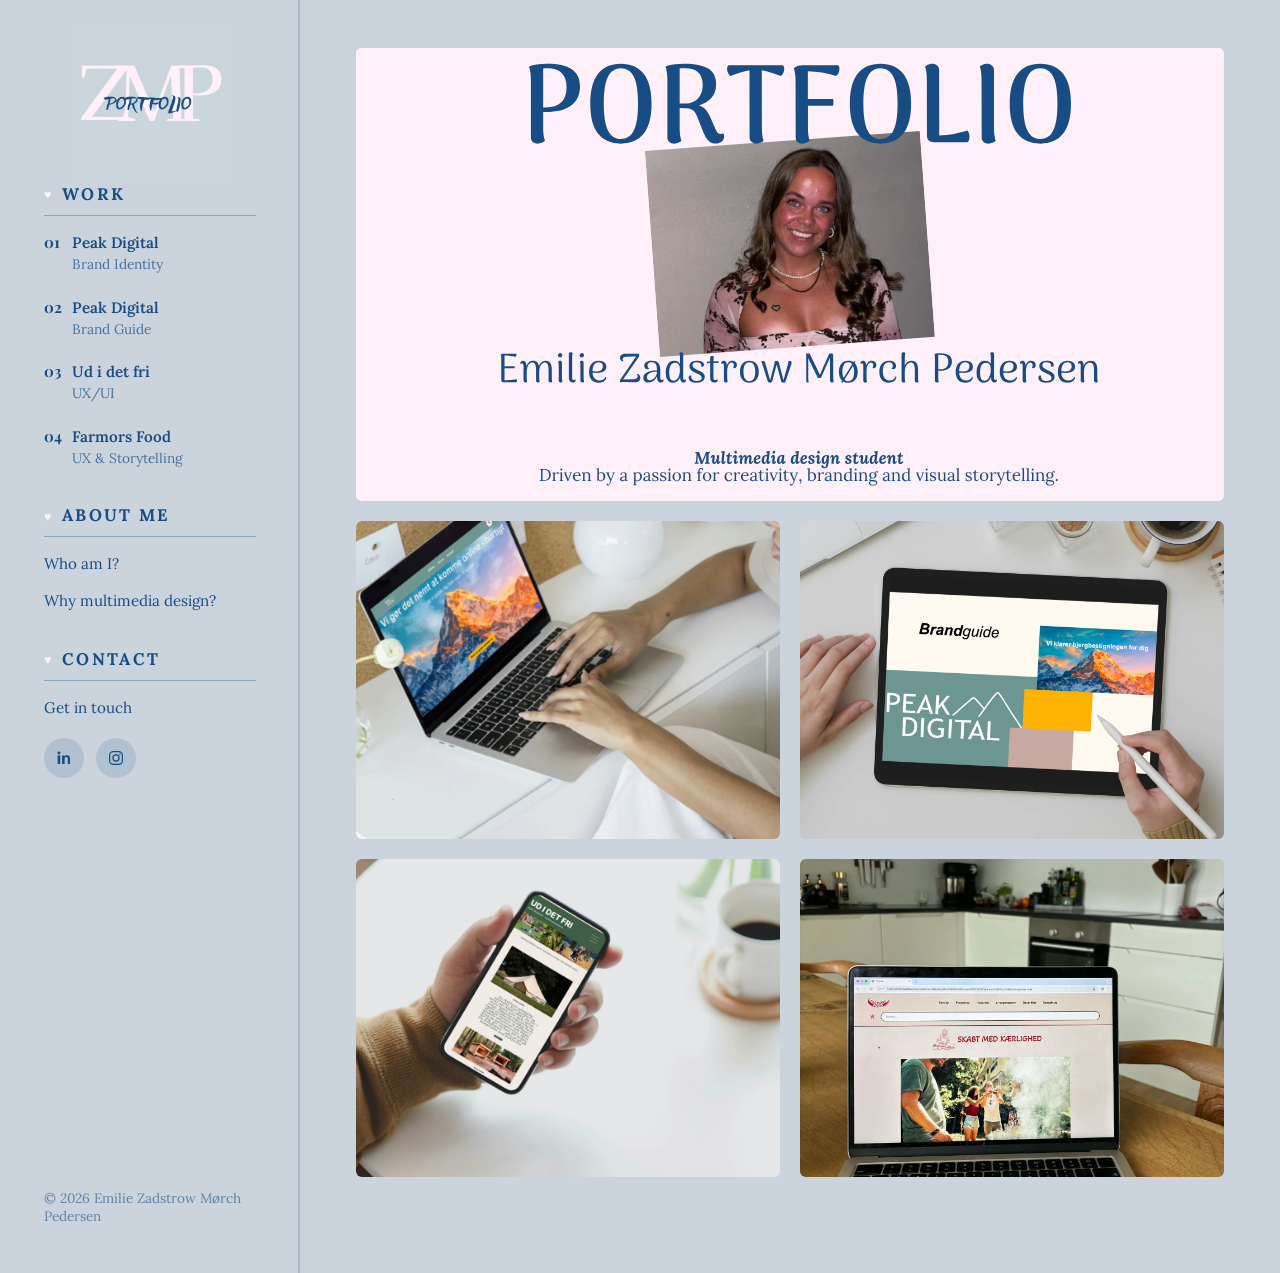
==== commit 53e7bad9: "hjertefarve ændret" ====
--- a/index.html
+++ b/index.html
@@ -16,7 +16,7 @@
   <!-- SIDEBAR -->
   <aside class="sidebar">
     <a href="index.html" class="brand" aria-label="Til forsiden">
-      <img src="img/logo.webp?v=single3" alt="">
+      <img src="img/logo1.webp?v=1" alt="">
     </a>
 
     <nav aria-label="Hovednavigation">
--- a/css/style.css
+++ b/css/style.css
@@ -163,7 +163,7 @@
 }
 .sidebar .nav-label::before {
   content: "♥";
-  color: var(--navy);
+  color: var(--pink);
   font-size: 0.75em;
   margin-right: 8px;
   vertical-align: 0.05em;
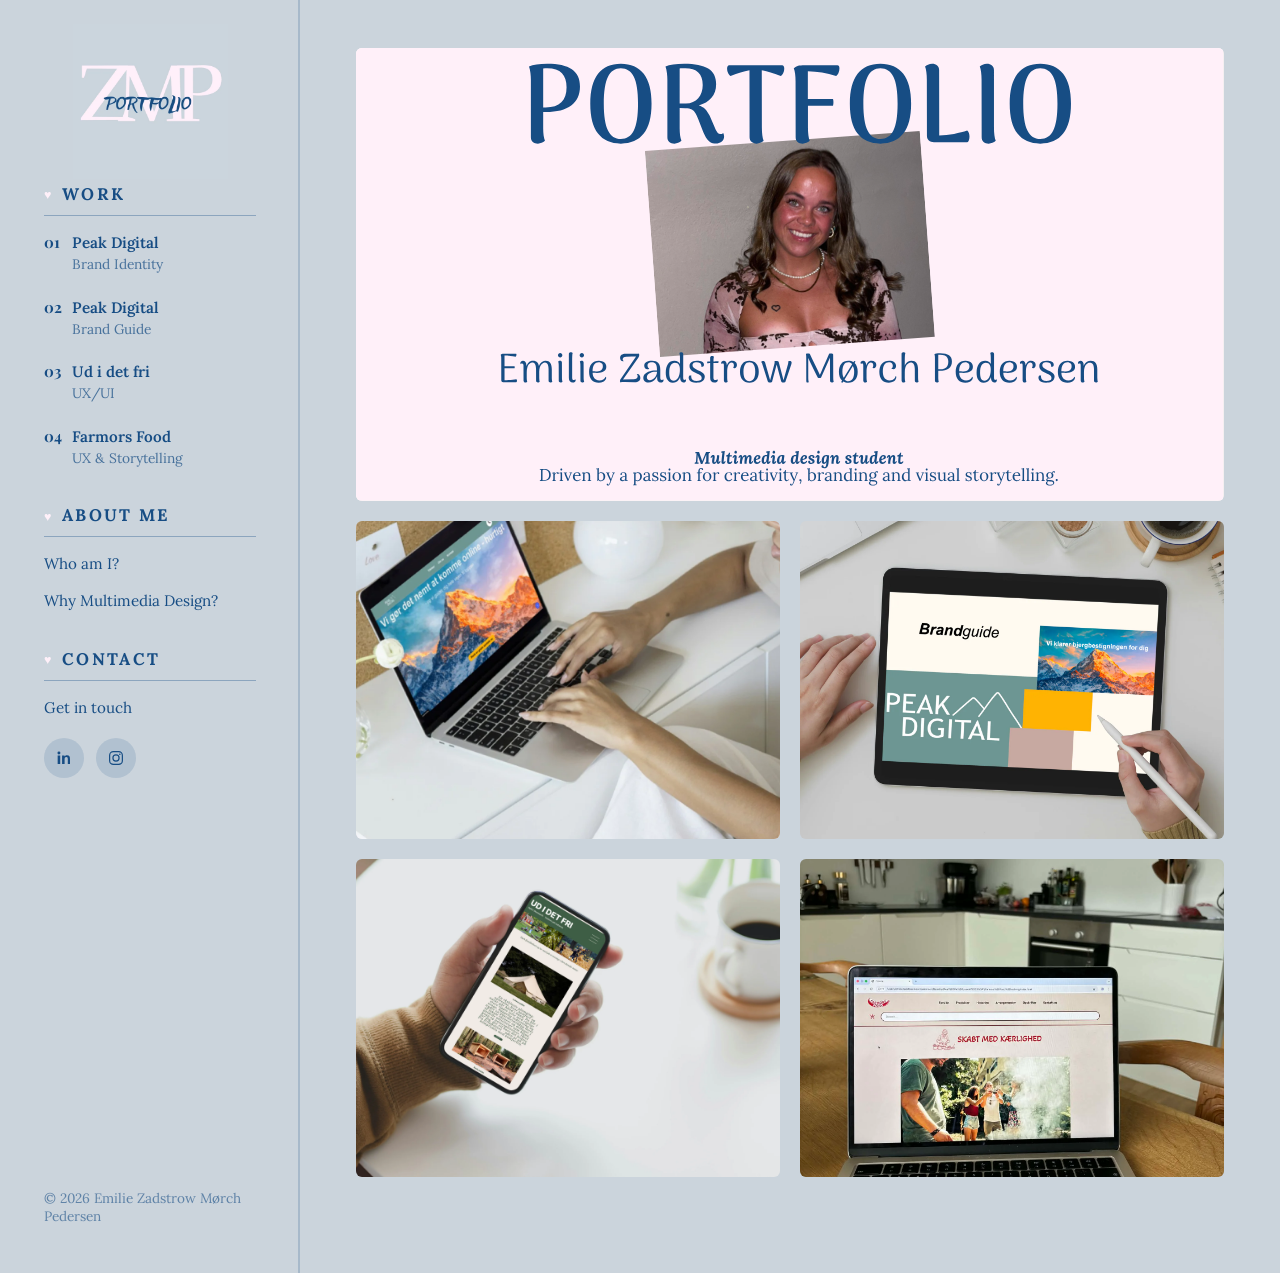
==== commit 97be932a: "flere grammatiske rettelser" ====
--- a/index.html
+++ b/index.html
@@ -34,7 +34,7 @@
         <div class="nav-label">ABOUT ME</div>
         <ul class="nav-links">
           <li><a href="who.html">Who am I?</a></li>
-          <li><a href="why.html">Why multimedia design?</a></li>
+          <li><a href="why.html">Why Multimedia Design?</a></li>
         </ul>
       </div>
 
--- a/css/style.css
+++ b/css/style.css
@@ -785,16 +785,50 @@
 .main--food .case-food-moodboard-box .case-double-grid {
   background: transparent;
   padding: 0;
+  grid-template-columns: 1fr;
+  gap: 20px;
+}
+.main--food .case-food-moodboard-box .case-double-grid img {
+  width: 100%;
+  height: auto;
+  max-height: none;
+  -o-object-fit: contain;
+     object-fit: contain;
 }
 
 .main--food .case-food-sketches-box .case-double-grid {
   background: transparent;
   padding: 0;
+  grid-template-columns: 1fr;
+  gap: 20px;
+}
+.main--food .case-food-sketches-box .case-double-grid img {
+  width: 100%;
+  height: auto;
+  max-height: none;
+  -o-object-fit: contain;
+     object-fit: contain;
 }
 
 .main--food .case-food-prototype-box .case-full-image {
   background: transparent;
   padding: 0;
+}
+
+.main--food .case-food-bag-frame {
+  height: 320px;
+  overflow: hidden;
+  border-radius: 6px;
+}
+.main--food .case-food-bag-frame img {
+  width: 100%;
+  height: 100%;
+  max-height: none;
+  -o-object-fit: cover;
+     object-fit: cover;
+  -o-object-position: center 54%;
+     object-position: center 54%;
+  transform: scale(1.4);
 }
 
 .main--case:not(.main--food) .case-full-image,
@@ -1167,6 +1201,14 @@
   padding: 0;
 }
 
+.main--food .case-food-final-prototype-box > .case-subheading {
+  font-size: 1.1rem;
+  line-height: 1.7;
+}
+.main--food .case-food-final-prototype-box > .case-subheading + :is(.case-triple-grid, .case-double-grid) {
+  margin-top: 6px;
+}
+
 @media (max-width: 700px) {
   .main--case > :is(.case-peak-project-box,
   .case-stay-project-box,
@@ -1547,11 +1589,13 @@
   .why-story-row .about-photo-card {
     padding: 24px;
   }
+}
+
+@media (max-width: 800px) {
   .why-intro .about-photo-card {
     padding: 24px;
   }
 }
-
 .why-heading {
   font-family: "Playfair Display", serif;
   font-weight: 600;
@@ -1646,14 +1690,14 @@
   font-weight: 600;
   line-height: 1.5;
 }
+@media (max-width: 700px) {
+  .why-scroll-gallery {
+    grid-auto-columns: 85%;
+  }
+}
 .why-scroll-gallery .why-fashion-image {
   -o-object-position: 85% center;
      object-position: 85% center;
-}
-@media (max-width: 700px) {
-  .why-scroll-gallery {
-    grid-auto-columns: 85%;
-  }
 }
 
 .why-study-trip {
@@ -1797,33 +1841,6 @@
 
 .icon-dots circle {
   animation: none;
-}
-.icon-dots circle:nth-child(1) {
-  animation-delay: 0.06s;
-}
-.icon-dots circle:nth-child(2) {
-  animation-delay: 0.12s;
-}
-.icon-dots circle:nth-child(3) {
-  animation-delay: 0.18s;
-}
-.icon-dots circle:nth-child(4) {
-  animation-delay: 0.24s;
-}
-.icon-dots circle:nth-child(5) {
-  animation-delay: 0.3s;
-}
-.icon-dots circle:nth-child(6) {
-  animation-delay: 0.36s;
-}
-.icon-dots circle:nth-child(7) {
-  animation-delay: 0.42s;
-}
-.icon-dots circle:nth-child(8) {
-  animation-delay: 0.48s;
-}
-.icon-dots circle:nth-child(9) {
-  animation-delay: 0.54s;
 }
 
 .icon-star-arrow {
@@ -2071,4 +2088,4 @@
 .thanks-button:focus-visible {
   outline: 2px solid var(--navy);
   outline-offset: 2px;
-}/*# sourceMappingURL=style.css.map */
+}
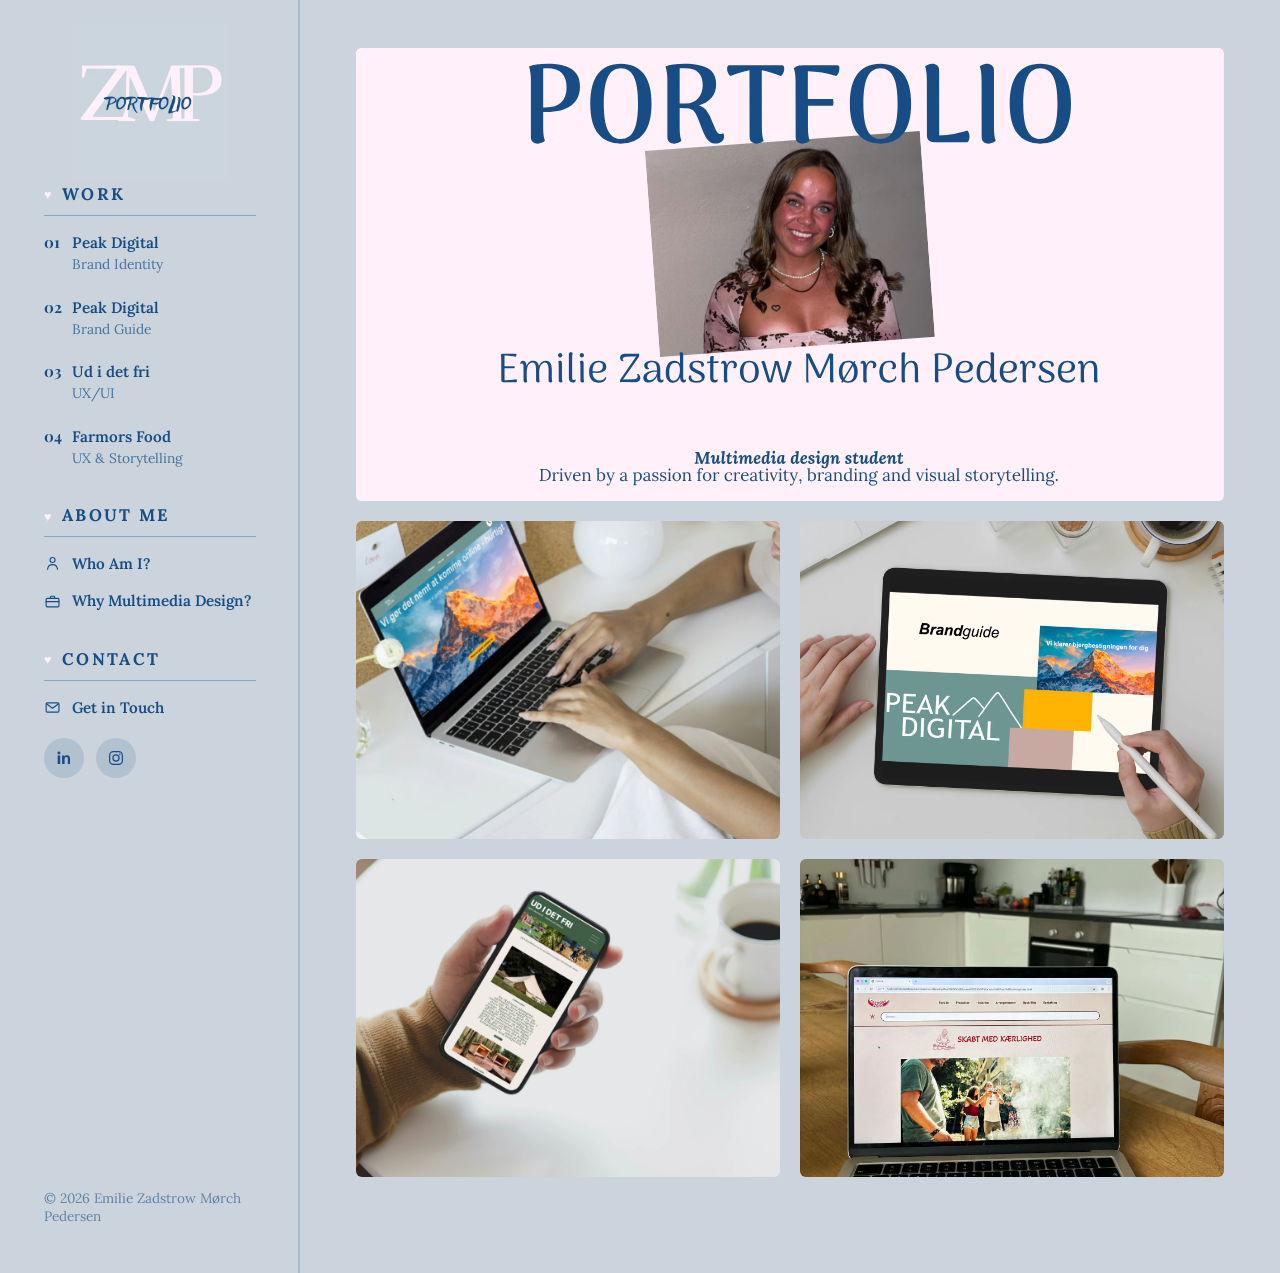
==== commit 94cae834: "ændring på overlay" ====
--- a/index.html
+++ b/index.html
@@ -33,15 +33,15 @@
       <div class="nav-group">
         <div class="nav-label">ABOUT ME</div>
         <ul class="nav-links">
-          <li><a href="who.html">Who am I?</a></li>
-          <li><a href="why.html">Why Multimedia Design?</a></li>
+          <li><a class="nav-icon-link" href="who.html"><svg viewBox="0 0 24 24" aria-hidden="true"><circle cx="12" cy="7" r="3.5" fill="none" stroke="currentColor" stroke-width="1.6"/><path d="M5 20c.5-4.3 3-6.5 7-6.5s6.5 2.2 7 6.5" fill="none" stroke="currentColor" stroke-width="1.6" stroke-linecap="round"/></svg><span>Who Am I?</span></a></li>
+          <li><a class="nav-icon-link" href="why.html"><svg viewBox="0 0 24 24" aria-hidden="true"><rect x="3" y="7.5" width="18" height="12" rx="1.5" fill="none" stroke="currentColor" stroke-width="1.6"/><path d="M9 7.5V5.8c0-.7.6-1.3 1.3-1.3h3.4c.7 0 1.3.6 1.3 1.3v1.7M3 12.2h18" fill="none" stroke="currentColor" stroke-width="1.6" stroke-linecap="round"/></svg><span>Why Multimedia Design?</span></a></li>
         </ul>
       </div>
 
       <div class="nav-group">
         <div class="nav-label">CONTACT</div>
         <ul class="nav-links">
-          <li><a href="contact.html">Get in touch</a></li>
+          <li><a class="nav-icon-link" href="contact.html"><svg viewBox="0 0 24 24" aria-hidden="true"><rect x="3" y="5.5" width="18" height="13" rx="1.5" fill="none" stroke="currentColor" stroke-width="1.6"/><path d="m4 7 8 6 8-6" fill="none" stroke="currentColor" stroke-width="1.6" stroke-linecap="round" stroke-linejoin="round"/></svg><span>Get in Touch</span></a></li>
         </ul>
         <div class="social-links">
           <a class="social-icon" href="https://www.linkedin.com/in/emilie-zadstrow-m%C3%B8rch-pedersen-924237338/" target="_blank" rel="noopener noreferrer" aria-label="LinkedIn">
@@ -76,7 +76,6 @@
         <span class="gallery-overlay"></span>
         <span class="gallery-overlay-text">
           <span class="gallery-number">01</span>
-          <span class="gallery-year">2026</span>
           <span class="gallery-title gallery-title--split">
             <span>Peak Digital</span>
             <span>Brand Identity ↗</span>
@@ -89,7 +88,6 @@
         <span class="gallery-overlay"></span>
         <span class="gallery-overlay-text">
           <span class="gallery-number">02</span>
-          <span class="gallery-year">2026</span>
           <span class="gallery-title gallery-title--split">
             <span>Peak Digital</span>
             <span>Brand Guide ↗</span>
@@ -102,7 +100,6 @@
         <span class="gallery-overlay"></span>
         <span class="gallery-overlay-text">
           <span class="gallery-number">03</span>
-          <span class="gallery-year">2025</span>
           <span class="gallery-title gallery-title--split">
             <span>Ud i det fri</span>
             <span>UX/UI ↗</span>
@@ -115,7 +112,6 @@
         <span class="gallery-overlay"></span>
         <span class="gallery-overlay-text">
           <span class="gallery-number">04</span>
-          <span class="gallery-year">2025</span>
           <span class="gallery-title gallery-title--split">
             <span>Farmors Food</span>
             <span>UX &amp; Storytelling ↗</span>
--- a/css/style.css
+++ b/css/style.css
@@ -220,6 +220,21 @@
   font-weight: 400;
   opacity: 0.72;
 }
+.sidebar .nav-icon-link {
+  display: grid !important;
+  grid-template-columns: 2ch 1fr;
+  gap: 10px;
+  align-items: center;
+}
+.sidebar .nav-icon-link svg {
+  display: block;
+  width: 17.1px;
+  height: 17.1px;
+  stroke-width: 2;
+}
+.sidebar .nav-icon-link span {
+  font-weight: 600;
+}
 .sidebar .social-links {
   display: flex;
   gap: 12px;
@@ -443,22 +458,28 @@
   transform: translateY(0);
 }
 
-#peak-identity img {
+#peak-identity img,
+.gallery-item[href="Peak.html"] img {
   transform: scale(1.48);
   transform-origin: left 43%;
 }
 
 #peak-identity:hover img,
-#peak-identity:focus-visible img {
+#peak-identity:focus-visible img,
+.gallery-item[href="Peak.html"]:hover img,
+.gallery-item[href="Peak.html"]:focus-visible img {
   transform: scale(1.53);
 }
 
 @media (max-width: 560px) {
-  #peak-identity img {
+  #peak-identity img,
+  .gallery-item[href="Peak.html"] img {
     transform: scale(1.36);
   }
   #peak-identity:hover img,
-  #peak-identity:focus-visible img {
+  #peak-identity:focus-visible img,
+  .gallery-item[href="Peak.html"]:hover img,
+  .gallery-item[href="Peak.html"]:focus-visible img {
     transform: scale(1.41);
   }
 }
@@ -478,11 +499,29 @@
   margin-bottom: 4px;
 }
 
+.gallery-about-icon {
+  display: block;
+  width: clamp(2.5rem, 4.4vw, 3.8rem);
+  height: clamp(2.5rem, 4.4vw, 3.8rem);
+  margin-bottom: 10px;
+}
+.gallery-about-icon svg {
+  display: block;
+  width: 100%;
+  height: 100%;
+  transform: scale(1.12);
+  transform-origin: center;
+}
+
 .gallery-title {
   font-family: "Playfair Display", serif;
   font-weight: 600;
   font-size: clamp(1.6rem, 2.6vw, 2.25rem);
   line-height: 1.25;
+}
+
+.gallery-title-tail {
+  white-space: nowrap;
 }
 
 .gallery-title--split {
@@ -876,12 +915,81 @@
   max-width: none;
 }
 
+.main--brandguide .case-brandguide-purpose-box .case-block-text {
+  width: 100%;
+  max-width: none;
+}
+
 .main--brandguide .case-brandguide-project-image {
   width: 100%;
   height: auto;
   max-height: none;
   -o-object-fit: contain;
      object-fit: contain;
+}
+
+.main--brandguide .case-slide-grid {
+  grid-template-columns: none;
+  grid-auto-flow: column;
+  grid-auto-columns: calc((100% - 20px) / 2);
+  gap: 20px;
+  overflow-x: auto;
+  overscroll-behavior-inline: contain;
+  scroll-snap-type: inline mandatory;
+  padding-bottom: 16px;
+  scrollbar-color: var(--navy) transparent;
+}
+.main--brandguide .case-slide-grid img {
+  scroll-snap-align: start;
+}
+@media (max-width: 700px) {
+  .main--brandguide .case-slide-grid {
+    grid-template-columns: none;
+    grid-auto-columns: 88%;
+  }
+}
+
+.case-slide-scroller-wrap {
+  box-sizing: border-box;
+  width: 100%;
+  padding: 28px;
+  margin-bottom: 56px;
+  border-radius: 6px;
+  background: var(--sky);
+}
+.case-slide-scroller-wrap > * {
+  margin: 0;
+}
+.case-slide-scroller-wrap > * + * {
+  margin-top: 14px;
+}
+.case-slide-scroller-wrap .case-block-text {
+  width: 100%;
+  max-width: none;
+}
+.case-slide-scroller-wrap .case-slide-scroller {
+  position: relative;
+  margin-top: 32px;
+}
+.case-slide-scroller-wrap .case-slide-grid {
+  margin-bottom: 0;
+}
+@media (max-width: 700px) {
+  .case-slide-scroller-wrap {
+    padding: 20px;
+  }
+}
+
+.case-slide-scroller-hint {
+  display: block;
+  margin-top: 10px;
+  color: var(--navy);
+  font-family: "Lora", serif;
+  font-size: 0.95rem;
+  font-style: normal;
+  font-weight: 400;
+  line-height: 1.7;
+  text-align: right;
 }
 
 .case-full-image.case-persona-image {
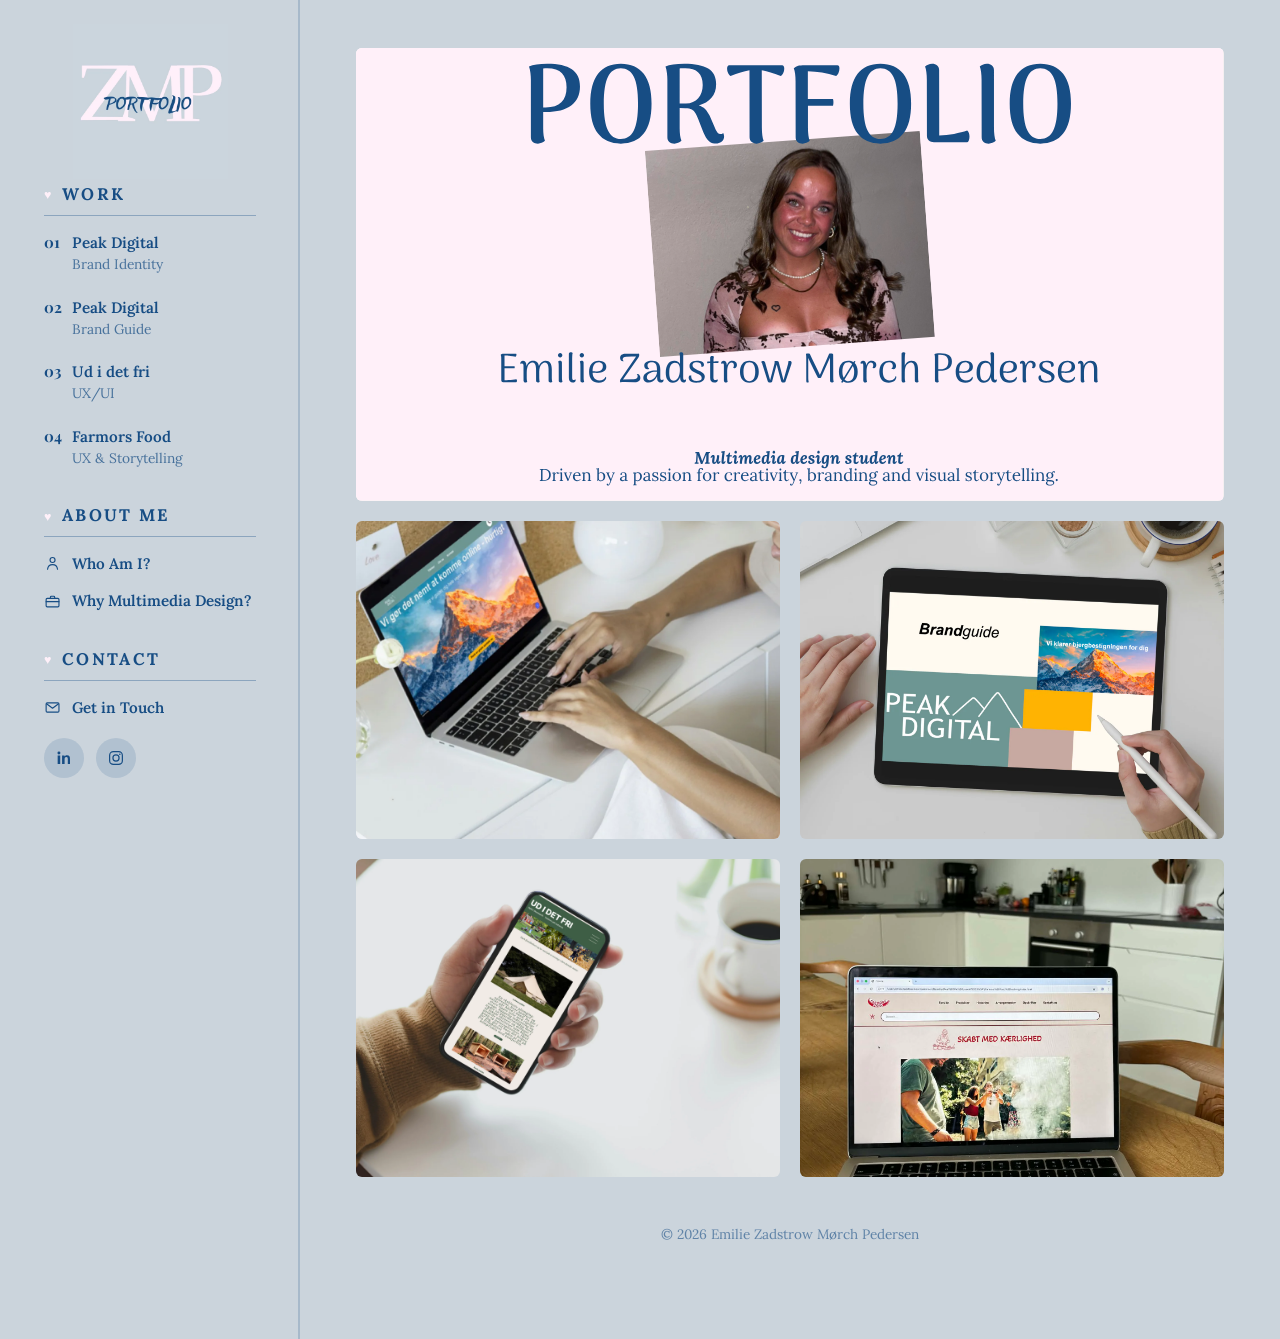
==== commit 05143320: "mere mobilvenligt" ====
--- a/index.html
+++ b/index.html
@@ -60,7 +60,6 @@
       </div>
     </nav>
 
-    <div class="sidebar-footer">© 2026 Emilie Zadstrow Mørch Pedersen</div>
   </aside>
 
   <!-- MAIN -->
@@ -78,7 +77,7 @@
           <span class="gallery-number">01</span>
           <span class="gallery-title gallery-title--split">
             <span>Peak Digital</span>
-            <span>Brand Identity ↗</span>
+            <span>Brand Identity <svg class="gallery-arrow" viewBox="0 0 24 24" fill="none" aria-hidden="true" focusable="false"><path d="M5 19 19 5M5 5h14v14" stroke="currentColor" stroke-width="1.4" stroke-linecap="round" stroke-linejoin="round"/></svg></span>
           </span>
         </span>
       </a>
@@ -90,7 +89,7 @@
           <span class="gallery-number">02</span>
           <span class="gallery-title gallery-title--split">
             <span>Peak Digital</span>
-            <span>Brand Guide ↗</span>
+            <span>Brand Guide <svg class="gallery-arrow" viewBox="0 0 24 24" fill="none" aria-hidden="true" focusable="false"><path d="M5 19 19 5M5 5h14v14" stroke="currentColor" stroke-width="1.4" stroke-linecap="round" stroke-linejoin="round"/></svg></span>
           </span>
         </span>
       </a>
@@ -102,7 +101,7 @@
           <span class="gallery-number">03</span>
           <span class="gallery-title gallery-title--split">
             <span>Ud i det fri</span>
-            <span>UX/UI ↗</span>
+            <span>UX/UI <svg class="gallery-arrow" viewBox="0 0 24 24" fill="none" aria-hidden="true" focusable="false"><path d="M5 19 19 5M5 5h14v14" stroke="currentColor" stroke-width="1.4" stroke-linecap="round" stroke-linejoin="round"/></svg></span>
           </span>
         </span>
       </a>
@@ -114,12 +113,13 @@
           <span class="gallery-number">04</span>
           <span class="gallery-title gallery-title--split">
             <span>Farmors Food</span>
-            <span>UX &amp; Storytelling ↗</span>
+            <span>UX &amp; Storytelling <svg class="gallery-arrow" viewBox="0 0 24 24" fill="none" aria-hidden="true" focusable="false"><path d="M5 19 19 5M5 5h14v14" stroke="currentColor" stroke-width="1.4" stroke-linecap="round" stroke-linejoin="round"/></svg></span>
           </span>
         </span>
       </a>
     </section>
 
+    <footer class="site-footer">© 2026 Emilie Zadstrow Mørch Pedersen</footer>
   </main>
 </div>
 
--- a/css/style.css
+++ b/css/style.css
@@ -260,12 +260,6 @@
   outline: 2px solid var(--navy);
   outline-offset: 2px;
 }
-.sidebar .sidebar-footer {
-  margin-top: auto;
-  padding-top: 24px;
-  font-size: 0.85rem;
-  color: rgba(23, 77, 132, 0.6);
-}
 
 @keyframes logo-reveal {
   from {
@@ -277,6 +271,13 @@
     transform: translateY(0) scale(1);
   }
 }
+.site-footer {
+  margin-top: 48px;
+  font-size: 0.85rem;
+  color: rgba(23, 77, 132, 0.6);
+  text-align: center;
+}
+
 .main {
   padding: 48px 56px 96px;
 }
@@ -520,6 +521,13 @@
   line-height: 1.25;
 }
 
+.gallery-arrow {
+  width: 0.8em;
+  height: 0.8em;
+  vertical-align: baseline;
+  color: var(--pink);
+}
+
 .gallery-title-tail {
   white-space: nowrap;
 }
@@ -1349,10 +1357,26 @@
 }
 @media (max-width: 700px) {
   .gallery--related {
-    grid-template-columns: 1fr;
-  }
-}
-
+    grid-template-columns: none;
+    grid-auto-flow: column;
+    grid-auto-columns: 88%;
+    overflow-x: auto;
+    overscroll-behavior-inline: contain;
+    scroll-snap-type: x mandatory;
+    padding: 5px 5px 14px;
+    scrollbar-width: thin;
+    scrollbar-color: var(--navy) transparent;
+  }
+  .gallery--related .gallery-item {
+    scroll-snap-align: start;
+  }
+}
+
+@media (max-width: 700px) {
+  .main--case {
+    min-width: 0;
+  }
+}
 .main--contact {
   display: flex;
   flex-direction: column;
@@ -2197,3 +2221,141 @@
   outline: 2px solid var(--navy);
   outline-offset: 2px;
 }
+
+body {
+  overflow-x: hidden;
+}
+
+img,
+video {
+  max-width: 100%;
+}
+
+@media (max-width: 700px) {
+  .main {
+    min-width: 0;
+    padding: 0 16px 64px;
+    margin-top: -8px;
+  }
+  .sidebar {
+    padding: 24px 18px 0;
+  }
+  .sidebar .brand img,
+  .sidebar .brand-logo-still {
+    width: 132px;
+  }
+  .sidebar .menu-toggle {
+    top: 16px;
+    right: 14px;
+    width: 58px;
+    height: 54px;
+  }
+  .sidebar nav {
+    padding-top: 20px;
+  }
+  .sidebar .nav-group {
+    margin-bottom: 28px;
+  }
+  .case-header,
+  .about-header {
+    margin-bottom: 36px;
+  }
+  .case-header h1,
+  .about-header h1 {
+    overflow-wrap: anywhere;
+    font-size: clamp(1.8rem, 9vw, 2.25rem);
+  }
+  .case-subtitle,
+  .case-copy p,
+  .case-section p,
+  .case-block-text,
+  .who-story__text p,
+  .about-copy p {
+    font-size: 1rem;
+    line-height: 1.65;
+  }
+  .main--case > :is(.case-peak-project-box,
+  .case-stay-project-box,
+  .case-hero-box,
+  .case-section,
+  .case-copy,
+  .case-block,
+  .case-slide-grid),
+  .case-slide-scroller-wrap {
+    padding: 18px;
+    margin-bottom: 36px;
+  }
+  .gallery {
+    gap: 14px;
+    margin-top: 14px;
+  }
+  .gallery-item .gallery-overlay-text {
+    top: 22px;
+    left: 20px;
+    right: 20px;
+  }
+  .gallery-number,
+  .gallery-about-icon {
+    width: 2.45rem;
+    height: 2.45rem;
+    font-size: 2.45rem;
+  }
+  .gallery-title,
+  .gallery-item:hover .gallery-title,
+  .gallery-item:focus-visible .gallery-title {
+    font-size: clamp(1.35rem, 7vw, 1.8rem);
+  }
+  .case-related {
+    margin-top: 72px;
+  }
+  .who-story__row {
+    grid-template-columns: 1fr;
+    grid-auto-rows: auto;
+    gap: 16px;
+  }
+  .who-story__photo {
+    height: auto;
+    aspect-ratio: 4/3;
+  }
+  .who-story__text {
+    min-height: 0;
+    padding: 20px;
+  }
+  .why-story-row {
+    gap: 16px;
+  }
+  .why-scroll-gallery {
+    grid-auto-columns: 84%;
+  }
+  .contact-form {
+    gap: 26px;
+  }
+  .form-submit button {
+    width: 100%;
+  }
+  .thanks-card {
+    width: 100%;
+    padding: 30px 22px;
+  }
+}
+@media (hover: none), (pointer: coarse) {
+  .gallery-item .gallery-overlay {
+    opacity: 1;
+    background: linear-gradient(to bottom, rgba(23, 77, 132, 0.72), rgba(23, 77, 132, 0.24));
+  }
+  .gallery-item .gallery-overlay-text {
+    opacity: 1;
+    transform: none;
+    color: var(--pink);
+  }
+}
+@media (max-width: 380px) {
+  .gallery-item .gallery-overlay-text {
+    top: 16px;
+    left: 16px;
+    right: 16px;
+  }
+  .gallery-title-tail {
+    white-space: normal;
+  }
+}
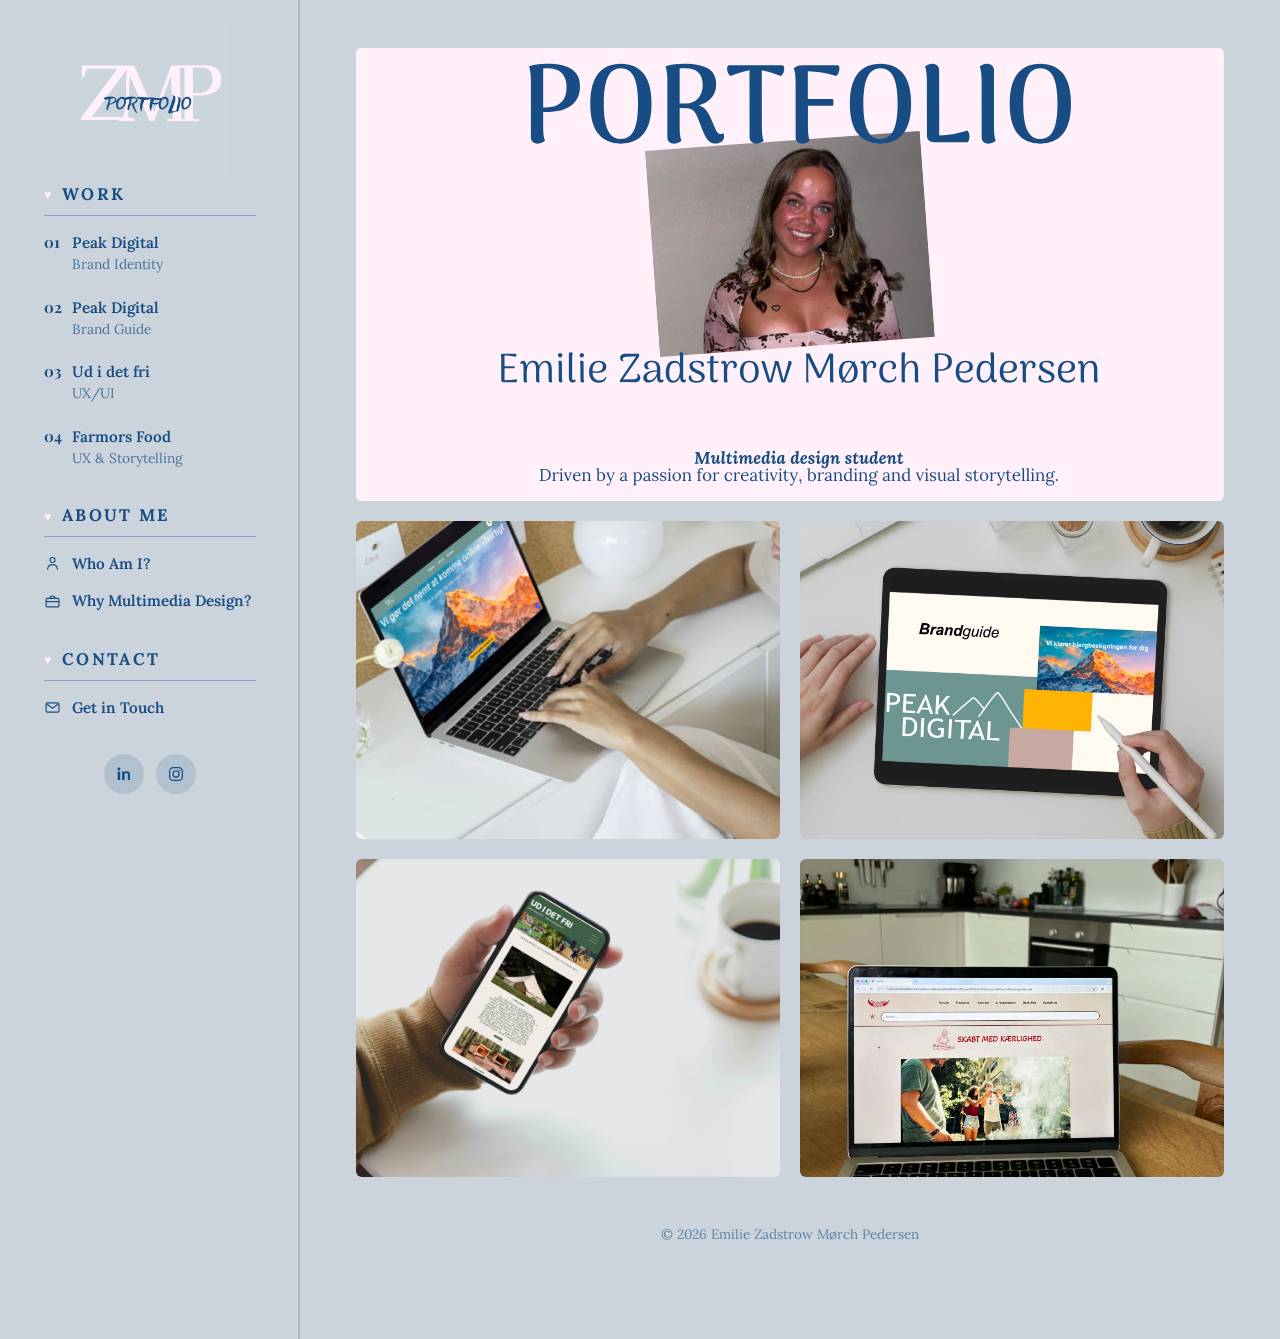
==== commit b67aab54: "animationændring" ====
--- a/index.html
+++ b/index.html
@@ -70,53 +70,13 @@
     </section>
 
     <section class="gallery" aria-label="Udvalgte projekter">
-      <a class="gallery-item" href="Peak.html" id="peak-identity">
-        <img src="img/peak-laptop-opt.webp" alt="Peak Digital — Brand Identity, vist på laptop">
-        <span class="gallery-overlay"></span>
-        <span class="gallery-overlay-text">
-          <span class="gallery-number">01</span>
-          <span class="gallery-title gallery-title--split">
-            <span>Peak Digital</span>
-            <span>Brand Identity <svg class="gallery-arrow" viewBox="0 0 24 24" fill="none" aria-hidden="true" focusable="false"><path d="M5 19 19 5M5 5h14v14" stroke="currentColor" stroke-width="1.4" stroke-linecap="round" stroke-linejoin="round"/></svg></span>
-          </span>
-        </span>
-      </a>
+      <template data-projects="peak-identity"></template>
 
-      <a class="gallery-item" href="brandguide.html" id="peak-guide">
-        <img src="img/brandguide-tablet.webp" alt="Peak Digital — Brand Guide, vist på tablet">
-        <span class="gallery-overlay"></span>
-        <span class="gallery-overlay-text">
-          <span class="gallery-number">02</span>
-          <span class="gallery-title gallery-title--split">
-            <span>Peak Digital</span>
-            <span>Brand Guide <svg class="gallery-arrow" viewBox="0 0 24 24" fill="none" aria-hidden="true" focusable="false"><path d="M5 19 19 5M5 5h14v14" stroke="currentColor" stroke-width="1.4" stroke-linecap="round" stroke-linejoin="round"/></svg></span>
-          </span>
-        </span>
-      </a>
+      <template data-projects="peak-guide"></template>
 
-      <a class="gallery-item" href="stay.html" id="staycation">
-        <img src="img/staycation-phone.webp" alt="Ud i det fri hjemmeside, vist på telefon">
-        <span class="gallery-overlay"></span>
-        <span class="gallery-overlay-text">
-          <span class="gallery-number">03</span>
-          <span class="gallery-title gallery-title--split">
-            <span>Ud i det fri</span>
-            <span>UX/UI <svg class="gallery-arrow" viewBox="0 0 24 24" fill="none" aria-hidden="true" focusable="false"><path d="M5 19 19 5M5 5h14v14" stroke="currentColor" stroke-width="1.4" stroke-linecap="round" stroke-linejoin="round"/></svg></span>
-          </span>
-        </span>
-      </a>
+      <template data-projects="staycation"></template>
 
-      <a class="gallery-item" href="food.html" id="farmors">
-        <img src="img/farmors-laptop.webp" alt="Farmors Food hjemmeside, vist på laptop">
-        <span class="gallery-overlay"></span>
-        <span class="gallery-overlay-text">
-          <span class="gallery-number">04</span>
-          <span class="gallery-title gallery-title--split">
-            <span>Farmors Food</span>
-            <span>UX &amp; Storytelling <svg class="gallery-arrow" viewBox="0 0 24 24" fill="none" aria-hidden="true" focusable="false"><path d="M5 19 19 5M5 5h14v14" stroke="currentColor" stroke-width="1.4" stroke-linecap="round" stroke-linejoin="round"/></svg></span>
-          </span>
-        </span>
-      </a>
+      <template data-projects="farmors"></template>
     </section>
 
     <footer class="site-footer">© 2026 Emilie Zadstrow Mørch Pedersen</footer>
--- a/css/style.css
+++ b/css/style.css
@@ -57,18 +57,16 @@
 .back-to-top__heart {
   position: absolute;
   color: var(--pink);
-  font-size: 3.7rem;
-  line-height: 1;
-  transform: scaleX(1.18);
+  width: 64px;
+  height: 56px;
+  max-width: none;
   filter: drop-shadow(0 3px 5px rgba(23, 77, 132, 0.2));
 }
 .back-to-top__arrow {
   position: relative;
   color: var(--navy);
-  font-family: "Lora", serif;
-  font-size: 1.7rem;
-  font-weight: 800;
-  line-height: 1;
+  width: 24px;
+  height: 28px;
 }
 .back-to-top.is-visible:hover, .back-to-top.is-visible:focus-visible {
   transform: translateY(-4px) scale(1.06);
@@ -102,7 +100,7 @@
 }
 .layout {
   display: grid;
-  grid-template-columns: 300px 1fr;
+  grid-template-columns: 300px minmax(0, 1fr);
   min-height: 100vh;
 }
 
@@ -162,7 +160,7 @@
   border-bottom: 1px solid rgba(23, 77, 132, 0.35);
 }
 .sidebar .nav-label::before {
-  content: "♥";
+  content: "\2665\FE0E";
   color: var(--pink);
   font-size: 0.75em;
   margin-right: 8px;
@@ -237,8 +235,9 @@
 }
 .sidebar .social-links {
   display: flex;
+  justify-content: center;
   gap: 12px;
-  margin-top: 20px;
+  margin-top: 36px;
 }
 .sidebar .social-icon {
   width: 40px;
@@ -272,13 +271,16 @@
   }
 }
 .site-footer {
-  margin-top: 48px;
+  width: 100%;
+  flex-shrink: 0;
+  margin: 48px auto 0;
   font-size: 0.85rem;
   color: rgba(23, 77, 132, 0.6);
   text-align: center;
 }
 
 .main {
+  min-width: 0;
   padding: 48px 56px 96px;
 }
 
@@ -292,7 +294,7 @@
 
 @media (max-width: 900px) {
   .layout {
-    grid-template-columns: 1fr;
+    grid-template-columns: minmax(0, 1fr);
   }
   .back-to-top--contact-mobile {
     display: flex;
@@ -321,15 +323,15 @@
     cursor: pointer;
   }
   .sidebar .menu-toggle::before {
-    content: "♥";
+    content: "\2665\FE0E";
     position: absolute;
     inset: 50% auto auto 50%;
     color: var(--pink);
     font-family: "Lora", serif;
-    font-weight: 400;
+    font-weight: 700;
     font-size: 4rem;
     line-height: 1;
-    transform: translate(-50%, -50%) scaleX(1.18);
+    transform: translate(-50%, -50%);
     transition: color 0.2s ease;
   }
   .sidebar .menu-toggle span {
@@ -615,6 +617,19 @@
   height: auto;
   display: block;
 }
+@media (max-width: 700px) {
+  .hero--image {
+    width: 100%;
+    min-width: 0;
+    overflow: visible;
+    border-radius: 0;
+  }
+  .hero--image img {
+    aspect-ratio: 1366/713;
+    -o-object-fit: contain;
+       object-fit: contain;
+  }
+}
 
 .main--case {
   max-width: 1180px;
@@ -705,11 +720,11 @@
   padding: 0;
 }
 
-.main--peak > .case-section .case-double-grid {
+.main--peak > :is(.case-section, .case-hero-box) .case-double-grid {
   grid-template-columns: 1fr;
   gap: 20px;
 }
-.main--peak > .case-section .case-double-grid img {
+.main--peak > :is(.case-section, .case-hero-box) .case-double-grid img {
   height: auto;
   max-height: none;
   -o-object-fit: contain;
@@ -1039,7 +1054,7 @@
 .case-header {
   text-align: left;
   padding-top: 0;
-  margin-bottom: 56px;
+  margin-bottom: 28px;
 }
 .case-header h1 {
   font-family: "Playfair Display", serif;
@@ -1174,13 +1189,6 @@
   border-radius: 4px;
   display: block;
   box-shadow: 0 1px 3px rgba(23, 77, 132, 0.15);
-  opacity: 0;
-  transform: translateY(28px) scale(0.94);
-  transition: opacity 0.9s ease, transform 0.9s cubic-bezier(0.34, 1.56, 0.64, 1);
-}
-.case-slide-grid img.is-visible {
-  opacity: 1;
-  transform: translateY(0) scale(1);
 }
 @media (max-width: 700px) {
   .case-slide-grid {
@@ -1493,7 +1501,7 @@
 .about-header {
   text-align: left;
   padding-top: 0;
-  margin-bottom: 56px;
+  margin-bottom: 28px;
 }
 .about-header h1 {
   font-family: "Playfair Display", serif;
@@ -2175,6 +2183,7 @@
 
 .main--thanks {
   display: flex;
+  flex-direction: column;
   align-items: center;
   justify-content: center;
   min-height: 80vh;
@@ -2258,7 +2267,7 @@
   }
   .case-header,
   .about-header {
-    margin-bottom: 36px;
+    margin-bottom: 20px;
   }
   .case-header h1,
   .about-header h1 {
@@ -2359,3 +2368,37 @@
     white-space: normal;
   }
 }
+
+/* Separate movement properties preserve the gallery's hover transforms. */
+@media (prefers-reduced-motion: no-preference) {
+  img.image-reveal-pending,
+  .heading-reveal-pending {
+    opacity: 0;
+  }
+  img.image-reveal-enter {
+    animation: image-reveal 2s cubic-bezier(0.25, 0.1, 0.25, 1) both;
+    animation-delay: var(--image-reveal-delay, 0ms);
+  }
+  .heading-reveal-enter {
+    animation: heading-reveal 1.6s cubic-bezier(0.25, 0.1, 0.25, 1) both;
+    animation-delay: var(--image-reveal-delay, 0ms);
+  }
+}
+
+@keyframes heading-reveal {
+  from { opacity: 0; translate: 0 10px; }
+  to { opacity: 1; translate: 0 0; }
+}
+
+@keyframes image-reveal {
+  from {
+    opacity: 0;
+    translate: 0 14px;
+    scale: 0.985;
+  }
+  to {
+    opacity: 1;
+    translate: 0 0;
+    scale: 1;
+  }
+}
